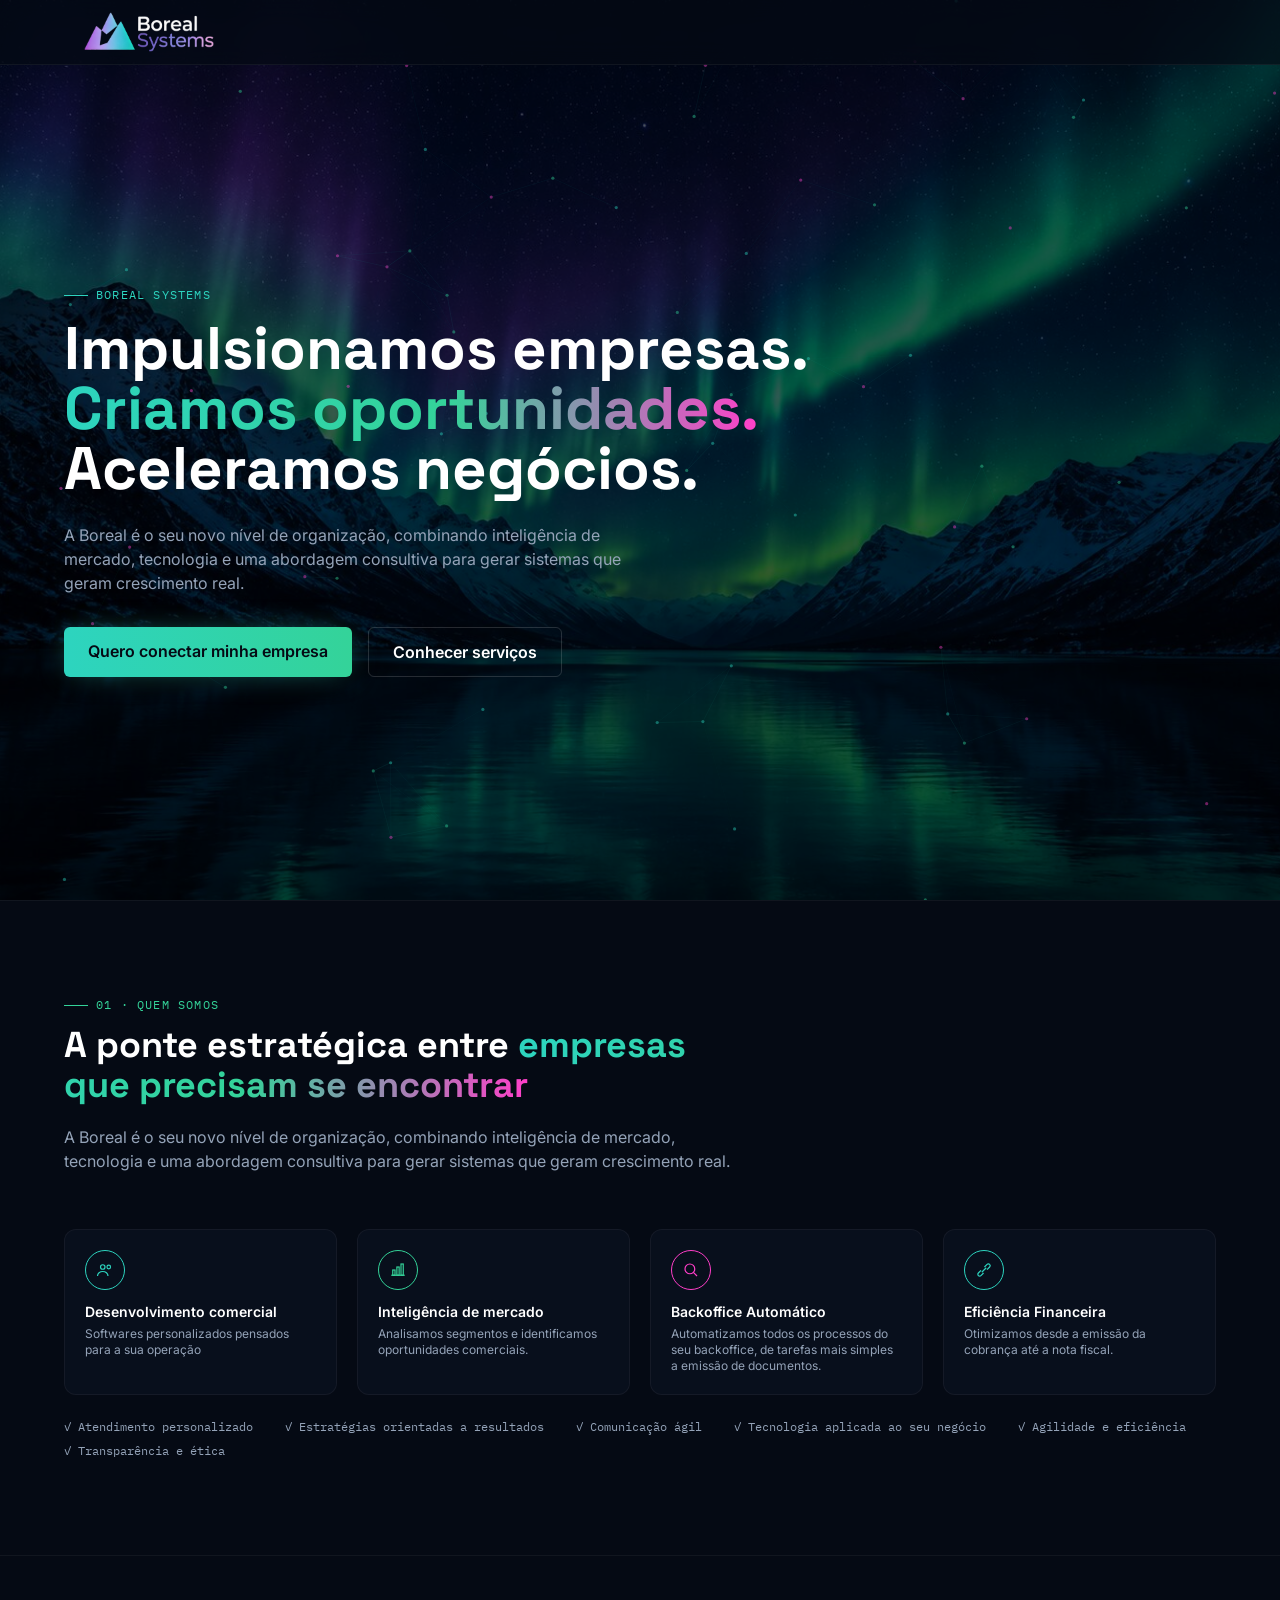
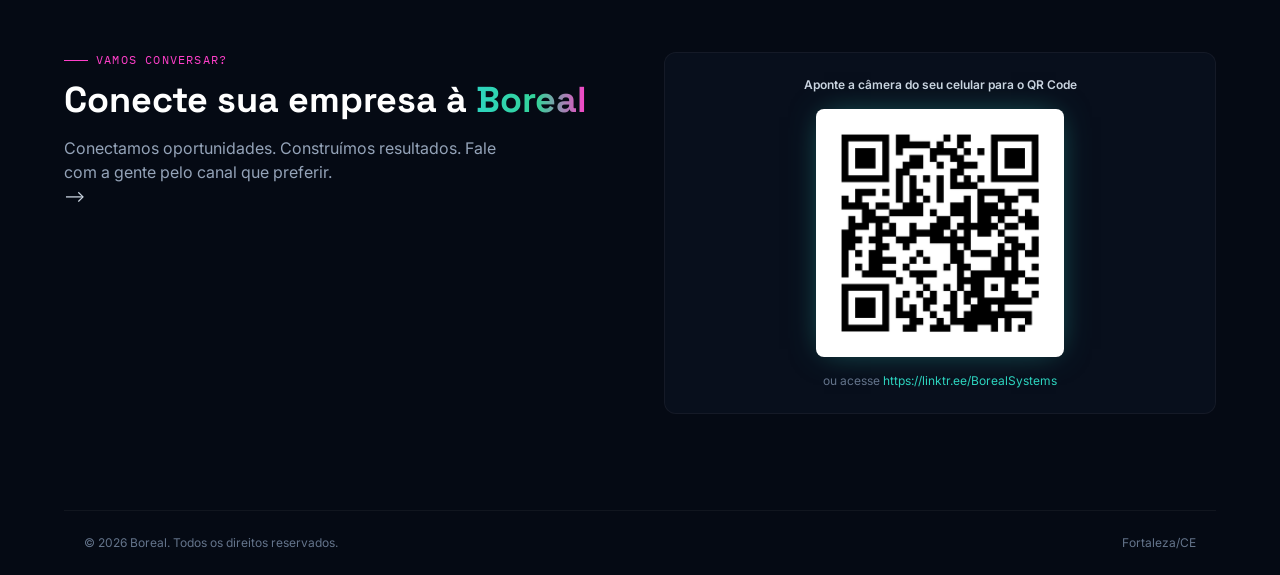
==== index.html @ 05270b86 "Comment out contact list in index.html Commented out the contact list section in index.html." ====
<!DOCTYPE html>
<html lang="pt-BR">
<head>
<meta charset="UTF-8">
<meta name="viewport" content="width=device-width, initial-scale=1.0">
<title>Boreal Systems — Impulsionamos Empresas, Criamos Oportunidades</title>
<meta name="description" content="A Boreal Systems conecta empresas e transforma contato em oportunidade real de negócio através de inteligência comercial e tecnologia.">
<link rel="preconnect" href="https://fonts.googleapis.com">
<link href="https://fonts.googleapis.com/css2?family=Space+Grotesk:wght@600;700&family=Inter:wght@400;500;600&family=IBM+Plex+Mono:wght@500&display=swap" rel="stylesheet">
<link rel="stylesheet" href="css/output.css">
<style>
  html{scroll-behavior:smooth}
  body{background:#050a14}
  #net{position:fixed;top:0;right:0;bottom:0;left:0;z-index:0;opacity:.55}
  .bg-photo{position:fixed;top:0;right:0;bottom:0;left:0;z-index:-1;background:url('images/aurora.jpg') center/cover;filter:brightness(.35) saturate(1.1)}
  .grad-text{background:linear-gradient(90deg,#2dd4bf,#34d399 55%,#ff3fc9);-webkit-background-clip:text;background-clip:text;color:transparent}
  .glow{box-shadow:0 0 30px -8px rgba(45,212,191,.5)}
  nav a.active{color:#2dd4bf}
  #mobileNav{transition:transform .35s cubic-bezier(.4,0,.2,1)}
  ::selection{background:#ff3fc9;color:#050a14}
</style>
</head>
<body class="font-body text-slate-300 antialiased">

<div class="bg-photo"></div>
<canvas id="net"></canvas>

<!-- HEADER -->
<header class="fixed inset-x-0 top-0 z-30 backdrop-blur-md bg-navy-950/70 border-b border-white/5">
  <div class="max-w-6xl mx-auto px-5 h-16 flex items-center justify-between">
    <a href="#inicio" class="flex items-center">
      <img src="images/logo.png" alt="Boreal Systems" class="h-9 sm:h-10 w-auto">
    </a>
  </div>
</header>

<main class="relative z-10">
  <!-- INÍCIO -->
  <section id="inicio" class="min-h-screen flex items-center px-5 pt-16">
    <div class="max-w-6xl mx-auto w-full">
      <p class="font-mono text-xs tracking-widest text-teal uppercase mb-4 flex items-center gap-2"><span class="w-6 h-px bg-teal"></span>Boreal Systems</p>
      <h1 class="font-display font-bold text-4xl sm:text-6xl text-white leading-tight max-w-3xl">
        Impulsionamos empresas.<br>
        <span class="grad-text">Criamos oportunidades.</span><br>
        Aceleramos negócios.
      </h1>
      <p class="mt-6 max-w-xl text-slate-400">A Boreal é o seu novo nível de organização, combinando inteligência de mercado, tecnologia e uma abordagem consultiva para gerar sistemas que geram crescimento real.</p>
      <div class="mt-8 flex flex-wrap gap-4">
        <a href="#contato" class="px-6 py-3 rounded-md font-semibold bg-gradient-to-r from-teal to-agreen text-navy-950 glow hover:opacity-90 transition">Quero conectar minha empresa</a>
        <a href="#sobre" class="px-6 py-3 rounded-md font-semibold border border-white/15 text-white hover:border-teal hover:text-teal transition">Conhecer serviços</a>
      </div>
    </div>
  </section>

  <!-- SOBRE -->
  <section id="sobre" class="py-24 px-5 border-t border-white/5">
    <div class="max-w-6xl mx-auto">
      <p class="font-mono text-xs tracking-widest text-agreen uppercase mb-3 flex items-center gap-2"><span class="w-6 h-px bg-agreen"></span>01 · Quem somos</p>
      <h2 class="font-display font-bold text-3xl sm:text-4xl text-white max-w-2xl">A ponte estratégica entre <span class="grad-text">empresas que precisam se encontrar</span></h2>
      <p class="mt-5 max-w-2xl text-slate-400">A Boreal é o seu novo nível de organização, combinando inteligência de mercado, tecnologia e uma abordagem consultiva para gerar sistemas que geram crescimento real.</p>

      <div class="mt-14 grid sm:grid-cols-2 lg:grid-cols-4 gap-5">
        <div class="p-5 rounded-xl bg-navy-900/70 border border-white/5 hover:border-teal/40 transition">
          <div class="w-10 h-10 rounded-full border border-teal text-teal flex items-center justify-center mb-3">
            <svg width="18" height="18" viewBox="0 0 24 24" fill="none" stroke="currentColor" stroke-width="1.6"><circle cx="9" cy="8" r="3"/><path d="M2 20c0-3.3 3.1-6 7-6s7 2.7 7 6"/><circle cx="17" cy="8" r="2.4"/></svg>
          </div>
          <h3 class="text-white font-semibold text-sm">Desenvolvimento comercial</h3>
          <p class="text-xs text-slate-400 mt-1">Softwares personalizados pensados para a sua operação</p>
        </div>
        <div class="p-5 rounded-xl bg-navy-900/70 border border-white/5 hover:border-agreen/40 transition">
          <div class="w-10 h-10 rounded-full border border-agreen text-agreen flex items-center justify-center mb-3">
            <svg width="18" height="18" viewBox="0 0 24 24" fill="none" stroke="currentColor" stroke-width="1.6"><path d="M3 19h18"/><rect x="5" y="12" width="3" height="7"/><rect x="10.5" y="8" width="3" height="11"/><rect x="16" y="4" width="3" height="15"/></svg>
          </div>
          <h3 class="text-white font-semibold text-sm">Inteligência de mercado</h3>
          <p class="text-xs text-slate-400 mt-1">Analisamos segmentos e identificamos oportunidades comerciais.</p>
        </div>
        <div class="p-5 rounded-xl bg-navy-900/70 border border-white/5 hover:border-pink-neon/40 transition">
          <div class="w-10 h-10 rounded-full border border-pink-neon text-pink-neon flex items-center justify-center mb-3">
            <svg width="18" height="18" viewBox="0 0 24 24" fill="none" stroke="currentColor" stroke-width="1.6"><circle cx="10.5" cy="10.5" r="6.5"/><path d="M20 20l-4.8-4.8"/></svg>
          </div>
          <h3 class="text-white font-semibold text-sm">Backoffice Automático</h3>
          <p class="text-xs text-slate-400 mt-1">Automatizamos todos os processos do seu backoffice, de tarefas mais simples a emissão de documentos.</p>
        </div>
        <div class="p-5 rounded-xl bg-navy-900/70 border border-white/5 hover:border-teal/40 transition">
          <div class="w-10 h-10 rounded-full border border-teal text-teal flex items-center justify-center mb-3">
            <svg width="18" height="18" viewBox="0 0 24 24" fill="none" stroke="currentColor" stroke-width="1.6"><path d="M8 12.5l-3.5 3.5a2.4 2.4 0 003.4 3.4L11.4 16"/><path d="M16 11.5l3.5-3.5a2.4 2.4 0 00-3.4-3.4L12.6 8"/><path d="M9 15l6-6"/></svg>
          </div>
          <h3 class="text-white font-semibold text-sm">Eficiência Financeira</h3>
          <p class="text-xs text-slate-400 mt-1">Otimizamos desde a emissão da cobrança até a nota fiscal.</p>
        </div>
      </div>

      <div class="mt-6 flex flex-wrap gap-x-8 gap-y-2 text-xs text-slate-400 font-mono">
        <span>✓ Atendimento personalizado</span>
        <span>✓ Estratégias orientadas a resultados</span>
        <span>✓ Comunicação ágil</span>
        <span>✓ Tecnologia aplicada ao seu negócio</span>
        <span>✓ Agilidade e eficiência</span>
        <span>✓ Transparência e ética</span>
      </div>
    </div>
  </section>


  <!-- CONTATO -->
  <section id="contato" class="py-24 px-5 border-t border-white/5">
    <div class="max-w-6xl mx-auto grid lg:grid-cols-2 gap-12">
      <div>
        <p class="font-mono text-xs tracking-widest text-pink-neon uppercase mb-3 flex items-center gap-2"><span class="w-6 h-px bg-pink-neon"></span>Vamos conversar?</p>
        <h2 class="font-display font-bold text-3xl sm:text-4xl text-white">Conecte sua empresa à <span class="grad-text">Boreal</span></h2>
        <p class="mt-4 text-slate-400 max-w-md">Conectamos oportunidades. Construímos resultados. Fale com a gente pelo canal que preferir.</p>

        <!-- <ul class="mt-8 space-y-3 text-sm">
          <li class="flex items-center gap-3"><span class="text-teal">◆</span><a href="https://wa.me/5585996833293" target="_blank" rel="noopener" class="hover:text-teal">(85) 99683-3293 — WhatsApp</a></li>
          <!-- <li class="flex items-center gap-3"><span class="text-agreen">◆</span><a href="mailto:parcerias@borealsystems.com.br" class="hover:text-agreen">parcerias@borealsystems.com.br</a></li> -->
          <!-- <li class="flex items-center gap-3"><span class="text-pink-neon">◆</span><span>@borealsystemsit · Boreal Systems</span></li> -->
        <!-- </ul> --> -->
        
      </div>

      <div class="p-6 rounded-xl bg-navy-900/70 border border-white/5 flex flex-col items-center text-center">
        <p class="text-xs font-semibold text-slate-300 mb-4">Aponte a câmera do seu celular para o QR Code</p>
        <a href="https://qr.codes/tQKxeT" target="_blank" rel="noopener" class="p-3 rounded-lg bg-white glow">
          <img src="images/qrcode.png" alt="QR Code de contato da Boreal" width="220" height="220" class="w-48 h-48 sm:w-56 sm:h-56">
        </a>
        <p class="mt-4 text-xs text-slate-500">ou acesse <a href="https://linktr.ee/BorealSystems" target="_blank" rel="noopener" class="text-teal hover:underline">https://linktr.ee/BorealSystems</a></p>
      </div>
    </div>
  </section>

</main>

<footer class="relative z-10 border-t border-white/5 py-6 px-5 text-xs text-slate-500 flex flex-wrap justify-between gap-3 max-w-6xl mx-auto">
  <span>&copy; <span id="year"></span> Boreal. Todos os direitos reservados.</span>
  <span>Fortaleza/CE</span>
</footer>

<script src="js/script.js"></script>
</body>
</html>
---- css/output.css ----
*,:after,:before{--tw-border-spacing-x:0;--tw-border-spacing-y:0;--tw-translate-x:0;--tw-translate-y:0;--tw-rotate:0;--tw-skew-x:0;--tw-skew-y:0;--tw-scale-x:1;--tw-scale-y:1;--tw-pan-x: ;--tw-pan-y: ;--tw-pinch-zoom: ;--tw-scroll-snap-strictness:proximity;--tw-gradient-from-position: ;--tw-gradient-via-position: ;--tw-gradient-to-position: ;--tw-ordinal: ;--tw-slashed-zero: ;--tw-numeric-figure: ;--tw-numeric-spacing: ;--tw-numeric-fraction: ;--tw-ring-inset: ;--tw-ring-offset-width:0px;--tw-ring-offset-color:#fff;--tw-ring-color:rgba(59,130,246,.5);--tw-ring-offset-shadow:0 0 #0000;--tw-ring-shadow:0 0 #0000;--tw-shadow:0 0 #0000;--tw-shadow-colored:0 0 #0000;--tw-blur: ;--tw-brightness: ;--tw-contrast: ;--tw-grayscale: ;--tw-hue-rotate: ;--tw-invert: ;--tw-saturate: ;--tw-sepia: ;--tw-drop-shadow: ;--tw-backdrop-blur: ;--tw-backdrop-brightness: ;--tw-backdrop-contrast: ;--tw-backdrop-grayscale: ;--tw-backdrop-hue-rotate: ;--tw-backdrop-invert: ;--tw-backdrop-opacity: ;--tw-backdrop-saturate: ;--tw-backdrop-sepia: ;--tw-contain-size: ;--tw-contain-layout: ;--tw-contain-paint: ;--tw-contain-style: }::backdrop{--tw-border-spacing-x:0;--tw-border-spacing-y:0;--tw-translate-x:0;--tw-translate-y:0;--tw-rotate:0;--tw-skew-x:0;--tw-skew-y:0;--tw-scale-x:1;--tw-scale-y:1;--tw-pan-x: ;--tw-pan-y: ;--tw-pinch-zoom: ;--tw-scroll-snap-strictness:proximity;--tw-gradient-from-position: ;--tw-gradient-via-position: ;--tw-gradient-to-position: ;--tw-ordinal: ;--tw-slashed-zero: ;--tw-numeric-figure: ;--tw-numeric-spacing: ;--tw-numeric-fraction: ;--tw-ring-inset: ;--tw-ring-offset-width:0px;--tw-ring-offset-color:#fff;--tw-ring-color:rgba(59,130,246,.5);--tw-ring-offset-shadow:0 0 #0000;--tw-ring-shadow:0 0 #0000;--tw-shadow:0 0 #0000;--tw-shadow-colored:0 0 #0000;--tw-blur: ;--tw-brightness: ;--tw-contrast: ;--tw-grayscale: ;--tw-hue-rotate: ;--tw-invert: ;--tw-saturate: ;--tw-sepia: ;--tw-drop-shadow: ;--tw-backdrop-blur: ;--tw-backdrop-brightness: ;--tw-backdrop-contrast: ;--tw-backdrop-grayscale: ;--tw-backdrop-hue-rotate: ;--tw-backdrop-invert: ;--tw-backdrop-opacity: ;--tw-backdrop-saturate: ;--tw-backdrop-sepia: ;--tw-contain-size: ;--tw-contain-layout: ;--tw-contain-paint: ;--tw-contain-style: }/*! tailwindcss v3.4.19 | MIT License | https://tailwindcss.com*/*,:after,:before{box-sizing:border-box;border:0 solid #e5e7eb}:after,:before{--tw-content:""}:host,html{line-height:1.5;-webkit-text-size-adjust:100%;-moz-tab-size:4;-o-tab-size:4;tab-size:4;font-family:ui-sans-serif,system-ui,sans-serif,Apple Color Emoji,Segoe UI Emoji,Segoe UI Symbol,Noto Color Emoji;font-feature-settings:normal;font-variation-settings:normal;-webkit-tap-highlight-color:transparent}body{margin:0;line-height:inherit}hr{height:0;color:inherit;border-top-width:1px}abbr:where([title]){-webkit-text-decoration:underline dotted;text-decoration:underline dotted}h1,h2,h3,h4,h5,h6{font-size:inherit;font-weight:inherit}a{color:inherit;text-decoration:inherit}b,strong{font-weight:bolder}code,kbd,pre,samp{font-family:IBM Plex Mono,monospace;font-feature-settings:normal;font-variation-settings:normal;font-size:1em}small{font-size:80%}sub,sup{font-size:75%;line-height:0;position:relative;vertical-align:baseline}sub{bottom:-.25em}sup{top:-.5em}table{text-indent:0;border-color:inherit;border-collapse:collapse}button,input,optgroup,select,textarea{font-family:inherit;font-feature-settings:inherit;font-variation-settings:inherit;font-size:100%;font-weight:inherit;line-height:inherit;letter-spacing:inherit;color:inherit;margin:0;padding:0}button,select{text-transform:none}button,input:where([type=button]),input:where([type=reset]),input:where([type=submit]){-webkit-appearance:button;background-color:transparent;background-image:none}:-moz-focusring{outline:auto}:-moz-ui-invalid{box-shadow:none}progress{vertical-align:baseline}::-webkit-inner-spin-button,::-webkit-outer-spin-button{height:auto}[type=search]{-webkit-appearance:textfield;outline-offset:-2px}::-webkit-search-decoration{-webkit-appearance:none}::-webkit-file-upload-button{-webkit-appearance:button;font:inherit}summary{display:list-item}blockquote,dd,dl,figure,h1,h2,h3,h4,h5,h6,hr,p,pre{margin:0}fieldset{margin:0}fieldset,legend{padding:0}menu,ol,ul{list-style:none;margin:0;padding:0}dialog{padding:0}textarea{resize:vertical}input::-moz-placeholder,textarea::-moz-placeholder{opacity:1;color:#9ca3af}input::placeholder,textarea::placeholder{opacity:1;color:#9ca3af}[role=button],button{cursor:pointer}:disabled{cursor:default}audio,canvas,embed,iframe,img,object,svg,video{display:block;vertical-align:middle}img,video{max-width:100%;height:auto}[hidden]:where(:not([hidden=until-found])){display:none}.fixed{position:fixed}.relative{position:relative}.inset-x-0{left:0;right:0}.top-0{top:0}.z-10{z-index:10}.z-30{z-index:30}.mx-auto{margin-left:auto;margin-right:auto}.mb-3{margin-bottom:.75rem}.mb-4{margin-bottom:1rem}.mt-1{margin-top:.25rem}.mt-14{margin-top:3.5rem}.mt-4{margin-top:1rem}.mt-5{margin-top:1.25rem}.mt-6{margin-top:1.5rem}.mt-8{margin-top:2rem}.flex{display:flex}.grid{display:grid}.h-10{height:2.5rem}.h-16{height:4rem}.h-48{height:12rem}.h-9{height:2.25rem}.h-px{height:1px}.min-h-screen{min-height:100vh}.w-10{width:2.5rem}.w-48{width:12rem}.w-6{width:1.5rem}.w-auto{width:auto}.w-full{width:100%}.max-w-2xl{max-width:42rem}.max-w-3xl{max-width:48rem}.max-w-6xl{max-width:72rem}.max-w-md{max-width:28rem}.max-w-xl{max-width:36rem}.flex-col{flex-direction:column}.flex-wrap{flex-wrap:wrap}.items-center{align-items:center}.justify-center{justify-content:center}.justify-between{justify-content:space-between}.gap-12{gap:3rem}.gap-2{gap:.5rem}.gap-3{gap:.75rem}.gap-4{gap:1rem}.gap-5{gap:1.25rem}.gap-x-8{-moz-column-gap:2rem;column-gap:2rem}.gap-y-2{row-gap:.5rem}.space-y-3>:not([hidden])~:not([hidden]){--tw-space-y-reverse:0;margin-top:calc(.75rem*(1 - var(--tw-space-y-reverse)));margin-bottom:calc(.75rem*var(--tw-space-y-reverse))}.rounded-full{border-radius:9999px}.rounded-lg{border-radius:.5rem}.rounded-md{border-radius:.375rem}.rounded-xl{border-radius:.75rem}.border{border-width:1px}.border-b{border-bottom-width:1px}.border-t{border-top-width:1px}.border-agreen{--tw-border-opacity:1;border-color:rgb(52 211 153/var(--tw-border-opacity,1))}.border-pink-neon{--tw-border-opacity:1;border-color:rgb(255 63 201/var(--tw-border-opacity,1))}.border-teal{--tw-border-opacity:1;border-color:rgb(45 212 191/var(--tw-border-opacity,1))}.border-white\/15{border-color:hsla(0,0%,100%,.15)}.border-white\/5{border-color:hsla(0,0%,100%,.05)}.bg-agreen{--tw-bg-opacity:1;background-color:rgb(52 211 153/var(--tw-bg-opacity,1))}.bg-navy-900\/70{background-color:rgba(10,18,32,.7)}.bg-navy-950\/70{background-color:rgba(5,10,20,.7)}.bg-pink-neon{--tw-bg-opacity:1;background-color:rgb(255 63 201/var(--tw-bg-opacity,1))}.bg-teal{--tw-bg-opacity:1;background-color:rgb(45 212 191/var(--tw-bg-opacity,1))}.bg-white{--tw-bg-opacity:1;background-color:rgb(255 255 255/var(--tw-bg-opacity,1))}.bg-gradient-to-r{background-image:linear-gradient(to right,var(--tw-gradient-stops))}.from-teal{--tw-gradient-from:#2dd4bf var(--tw-gradient-from-position);--tw-gradient-to:rgba(45,212,191,0) var(--tw-gradient-to-position);--tw-gradient-stops:var(--tw-gradient-from),var(--tw-gradient-to)}.to-agreen{--tw-gradient-to:#34d399 var(--tw-gradient-to-position)}.p-3{padding:.75rem}.p-5{padding:1.25rem}.p-6{padding:1.5rem}.px-5{padding-left:1.25rem;padding-right:1.25rem}.px-6{padding-left:1.5rem;padding-right:1.5rem}.py-24{padding-top:6rem;padding-bottom:6rem}.py-3{padding-top:.75rem;padding-bottom:.75rem}.py-6{padding-top:1.5rem;padding-bottom:1.5rem}.pt-16{padding-top:4rem}.text-center{text-align:center}.font-body{font-family:Inter,sans-serif}.font-display{font-family:Space Grotesk,sans-serif}.font-mono{font-family:IBM Plex Mono,monospace}.text-3xl{font-size:1.875rem;line-height:2.25rem}.text-4xl{font-size:2.25rem;line-height:2.5rem}.text-sm{font-size:.875rem;line-height:1.25rem}.text-xs{font-size:.75rem;line-height:1rem}.font-bold{font-weight:700}.font-semibold{font-weight:600}.uppercase{text-transform:uppercase}.leading-tight{line-height:1.25}.tracking-widest{letter-spacing:.1em}.text-agreen{--tw-text-opacity:1;color:rgb(52 211 153/var(--tw-text-opacity,1))}.text-navy-950{--tw-text-opacity:1;color:rgb(5 10 20/var(--tw-text-opacity,1))}.text-pink-neon{--tw-text-opacity:1;color:rgb(255 63 201/var(--tw-text-opacity,1))}.text-slate-300{--tw-text-opacity:1;color:rgb(203 213 225/var(--tw-text-opacity,1))}.text-slate-400{--tw-text-opacity:1;color:rgb(148 163 184/var(--tw-text-opacity,1))}.text-slate-500{--tw-text-opacity:1;color:rgb(100 116 139/var(--tw-text-opacity,1))}.text-teal{--tw-text-opacity:1;color:rgb(45 212 191/var(--tw-text-opacity,1))}.text-white{--tw-text-opacity:1;color:rgb(255 255 255/var(--tw-text-opacity,1))}.underline{text-decoration-line:underline}.antialiased{-webkit-font-smoothing:antialiased;-moz-osx-font-smoothing:grayscale}.backdrop-blur-md{--tw-backdrop-blur:blur(12px);-webkit-backdrop-filter:var(--tw-backdrop-blur) var(--tw-backdrop-brightness) var(--tw-backdrop-contrast) var(--tw-backdrop-grayscale) var(--tw-backdrop-hue-rotate) var(--tw-backdrop-invert) var(--tw-backdrop-opacity) var(--tw-backdrop-saturate) var(--tw-backdrop-sepia);backdrop-filter:var(--tw-backdrop-blur) var(--tw-backdrop-brightness) var(--tw-backdrop-contrast) var(--tw-backdrop-grayscale) var(--tw-backdrop-hue-rotate) var(--tw-backdrop-invert) var(--tw-backdrop-opacity) var(--tw-backdrop-saturate) var(--tw-backdrop-sepia)}.transition{transition-property:color,background-color,border-color,text-decoration-color,fill,stroke,opacity,box-shadow,transform,filter,-webkit-backdrop-filter;transition-property:color,background-color,border-color,text-decoration-color,fill,stroke,opacity,box-shadow,transform,filter,backdrop-filter;transition-property:color,background-color,border-color,text-decoration-color,fill,stroke,opacity,box-shadow,transform,filter,backdrop-filter,-webkit-backdrop-filter;transition-timing-function:cubic-bezier(.4,0,.2,1);transition-duration:.15s}.hover\:border-agreen\/40:hover{border-color:rgba(52,211,153,.4)}.hover\:border-pink-neon\/40:hover{border-color:rgba(255,63,201,.4)}.hover\:border-teal:hover{--tw-border-opacity:1;border-color:rgb(45 212 191/var(--tw-border-opacity,1))}.hover\:border-teal\/40:hover{border-color:rgba(45,212,191,.4)}.hover\:text-agreen:hover{--tw-text-opacity:1;color:rgb(52 211 153/var(--tw-text-opacity,1))}.hover\:text-teal:hover{--tw-text-opacity:1;color:rgb(45 212 191/var(--tw-text-opacity,1))}.hover\:underline:hover{text-decoration-line:underline}.hover\:opacity-90:hover{opacity:.9}@media (min-width:640px){.sm\:h-10{height:2.5rem}.sm\:h-56{height:14rem}.sm\:w-56{width:14rem}.sm\:grid-cols-2{grid-template-columns:repeat(2,minmax(0,1fr))}.sm\:text-4xl{font-size:2.25rem;line-height:2.5rem}.sm\:text-6xl{font-size:3.75rem;line-height:1}}@media (min-width:1024px){.lg\:grid-cols-2{grid-template-columns:repeat(2,minmax(0,1fr))}.lg\:grid-cols-4{grid-template-columns:repeat(4,minmax(0,1fr))}}
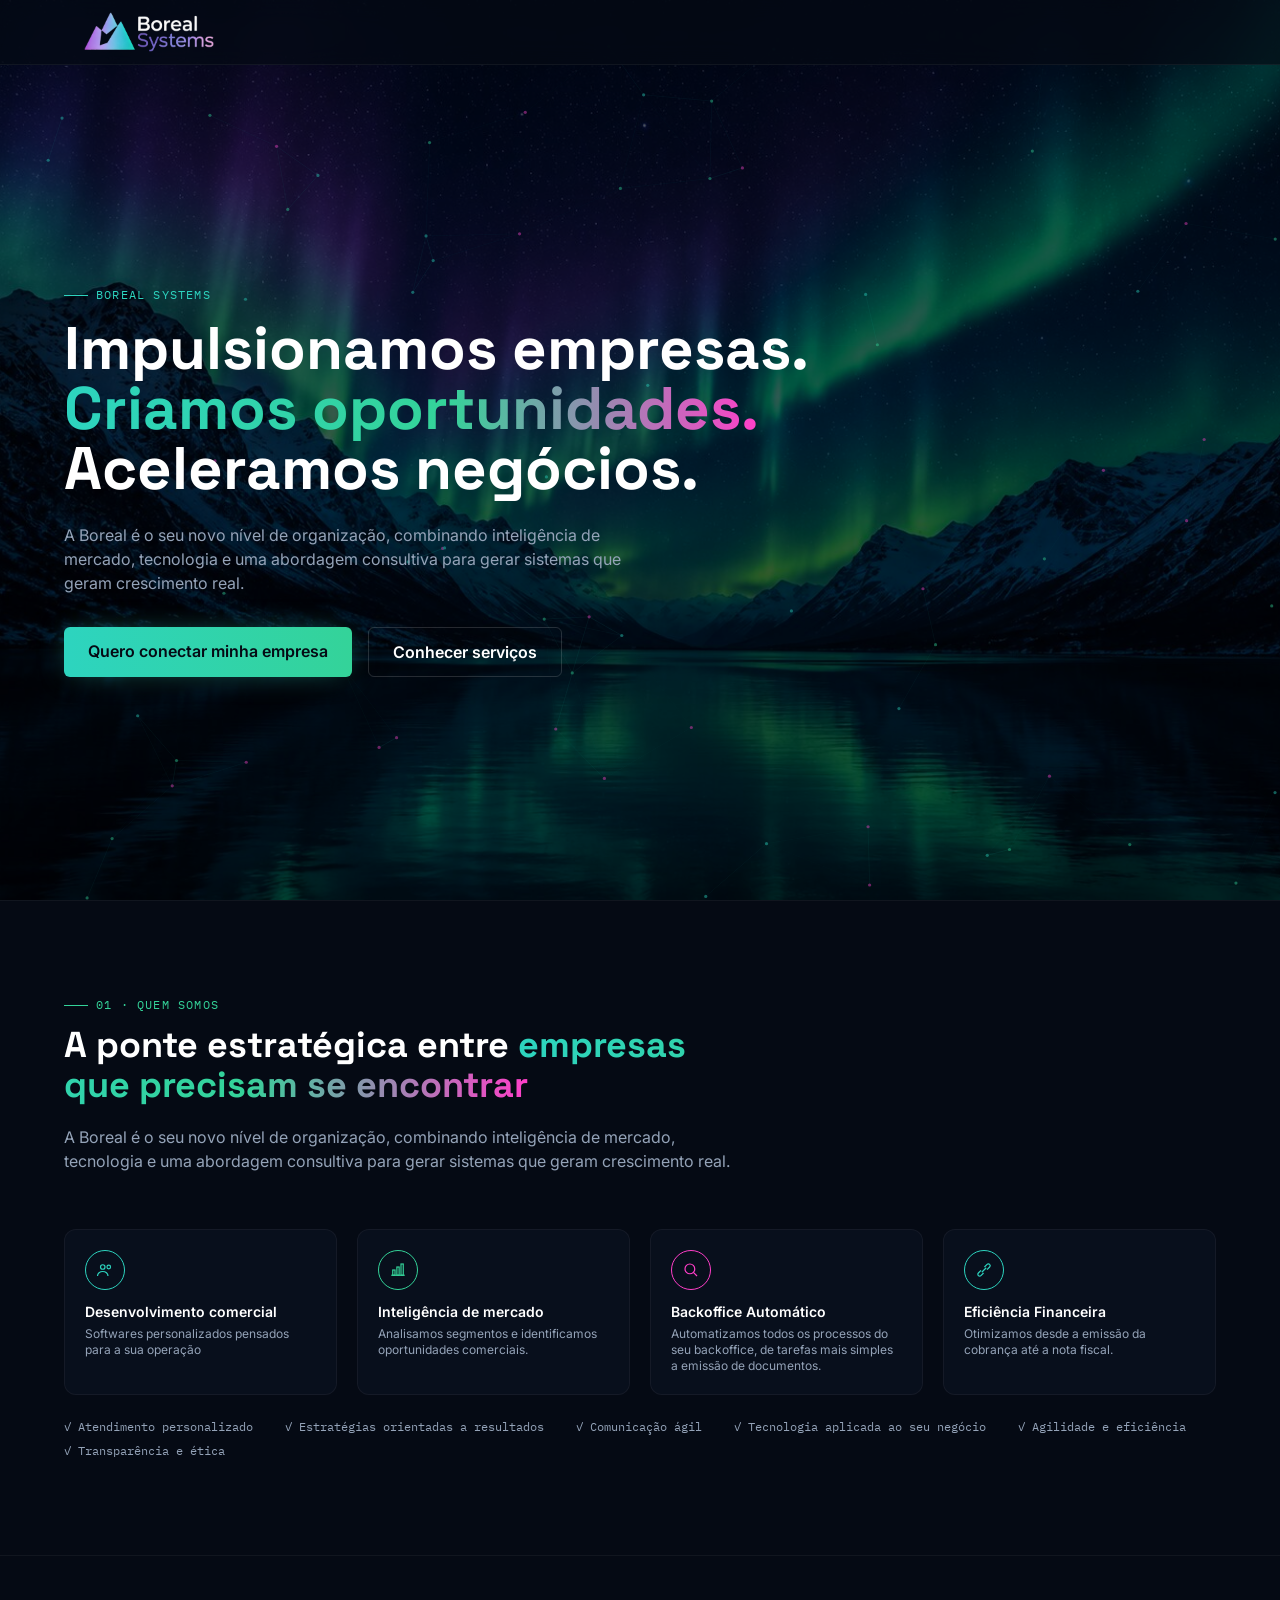
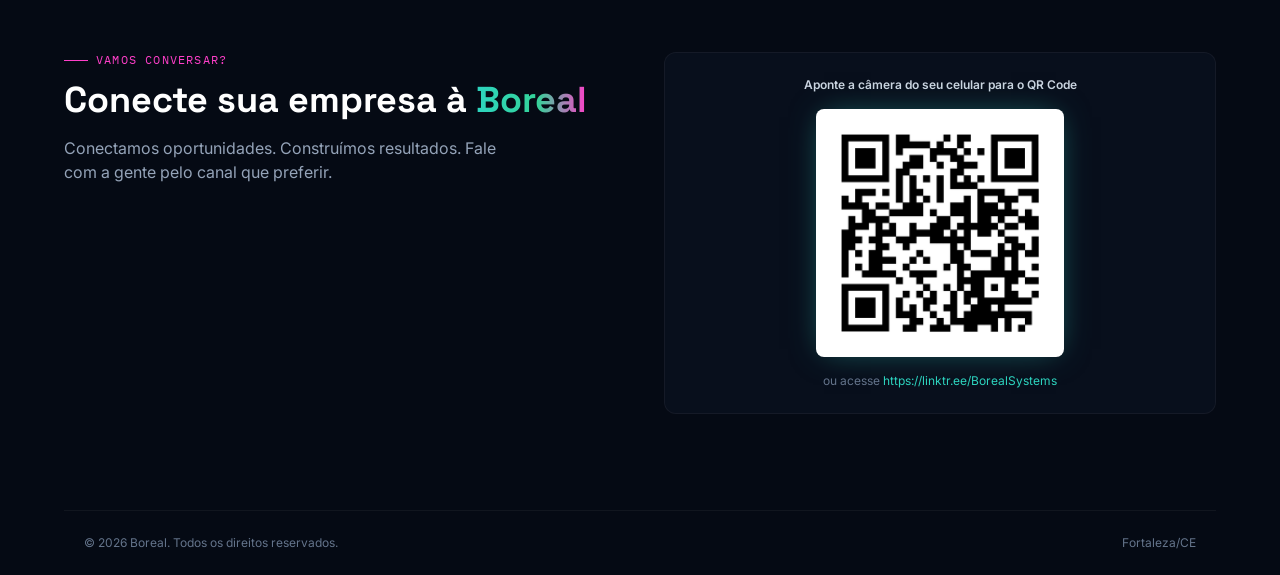
==== commit 0b1a2218: "Fix comment syntax in index.html" ====
--- a/index.html
+++ b/index.html
@@ -114,7 +114,7 @@
           <li class="flex items-center gap-3"><span class="text-teal">◆</span><a href="https://wa.me/5585996833293" target="_blank" rel="noopener" class="hover:text-teal">(85) 99683-3293 — WhatsApp</a></li>
           <!-- <li class="flex items-center gap-3"><span class="text-agreen">◆</span><a href="mailto:parcerias@borealsystems.com.br" class="hover:text-agreen">parcerias@borealsystems.com.br</a></li> -->
           <!-- <li class="flex items-center gap-3"><span class="text-pink-neon">◆</span><span>@borealsystemsit · Boreal Systems</span></li> -->
-        <!-- </ul> --> -->
+        <!-- </ul> -->
         
       </div>
 
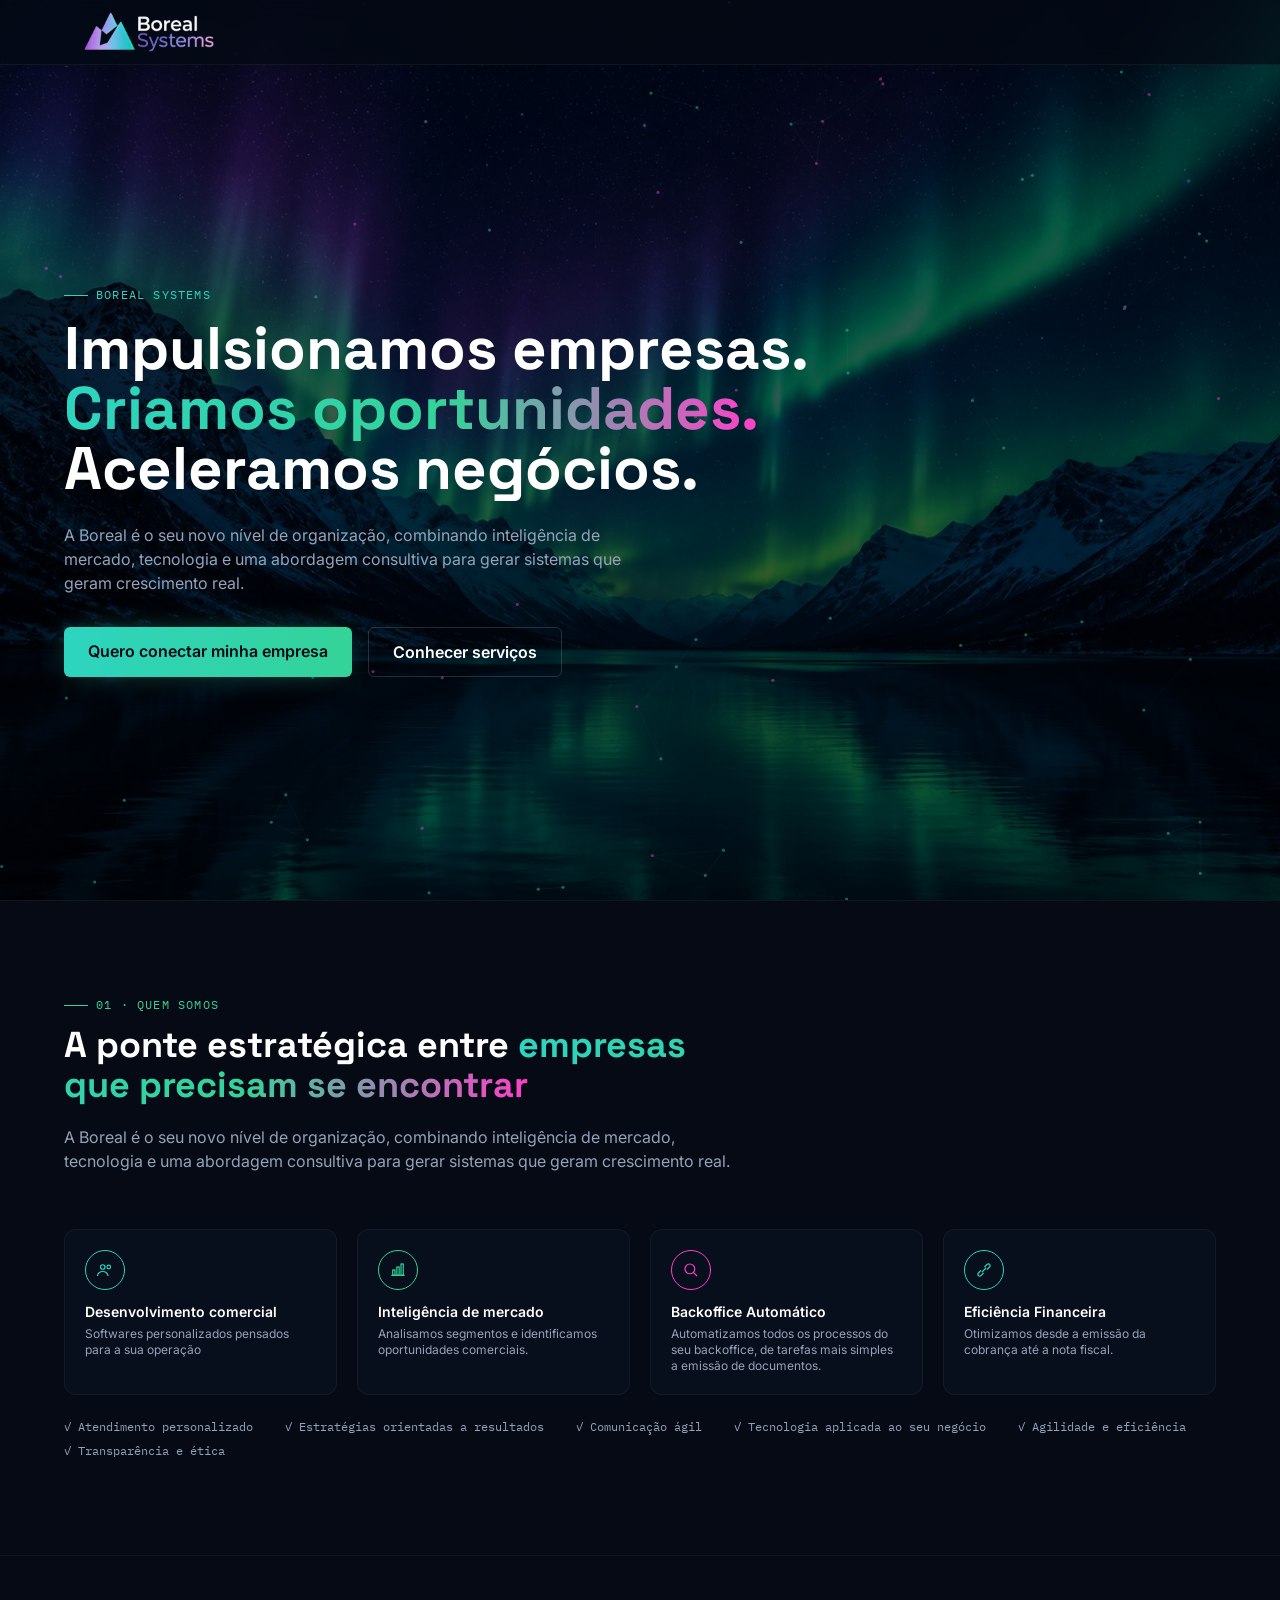
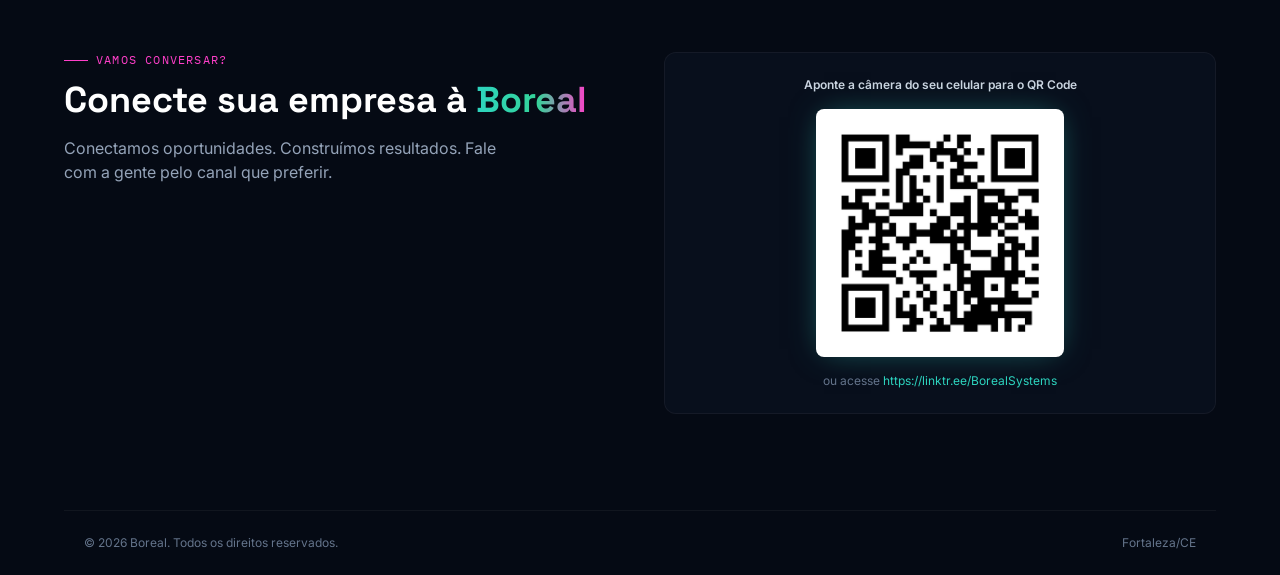
==== commit 62b3cabd: "favicon adicionado" ====
--- a/index.html
+++ b/index.html
@@ -8,6 +8,7 @@
 <link rel="preconnect" href="https://fonts.googleapis.com">
 <link href="https://fonts.googleapis.com/css2?family=Space+Grotesk:wght@600;700&family=Inter:wght@400;500;600&family=IBM+Plex+Mono:wght@500&display=swap" rel="stylesheet">
 <link rel="stylesheet" href="css/output.css">
+<link rel="shortcut icon" href="images/favicon.ico" type="image/x-icon">
 <style>
   html{scroll-behavior:smooth}
   body{background:#050a14}
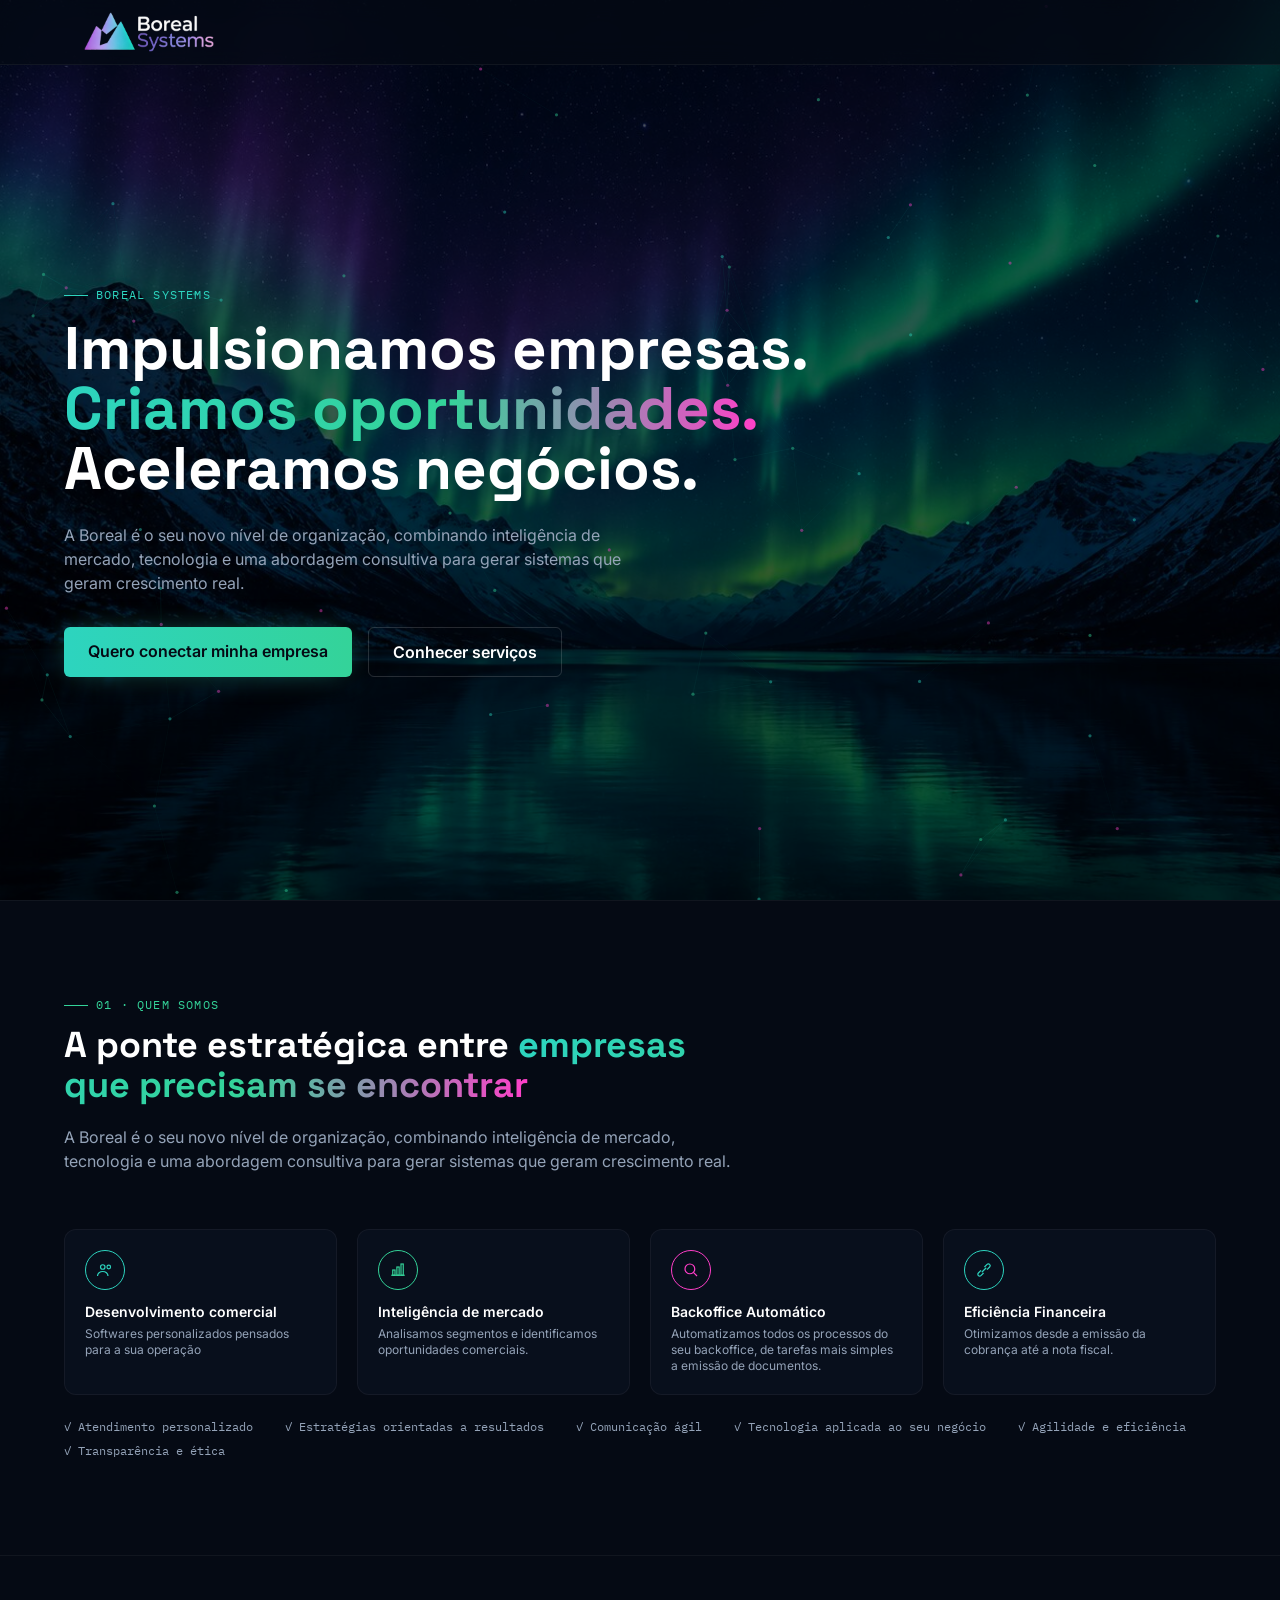
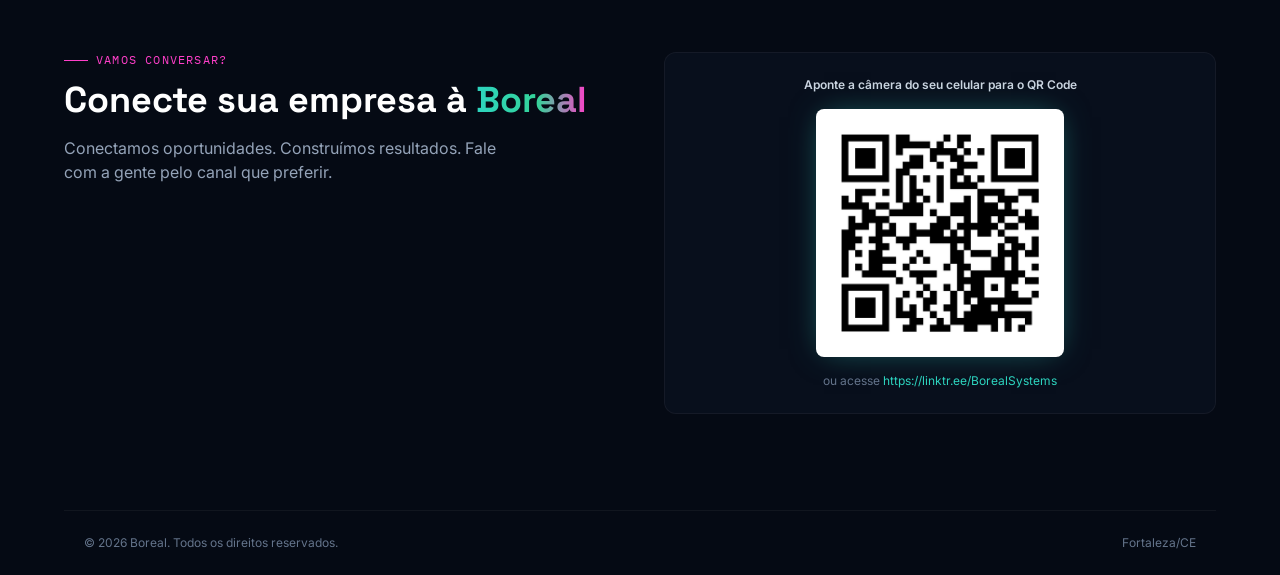
==== commit 64bfbd94: "favicon correto" ====
--- a/index.html
+++ b/index.html
@@ -8,7 +8,7 @@
 <link rel="preconnect" href="https://fonts.googleapis.com">
 <link href="https://fonts.googleapis.com/css2?family=Space+Grotesk:wght@600;700&family=Inter:wght@400;500;600&family=IBM+Plex+Mono:wght@500&display=swap" rel="stylesheet">
 <link rel="stylesheet" href="css/output.css">
-<link rel="shortcut icon" href="images/favicon.ico" type="image/x-icon">
+<link rel="shortcut icon" href="images/favicon.png" type="image/x-icon">
 <style>
   html{scroll-behavior:smooth}
   body{background:#050a14}
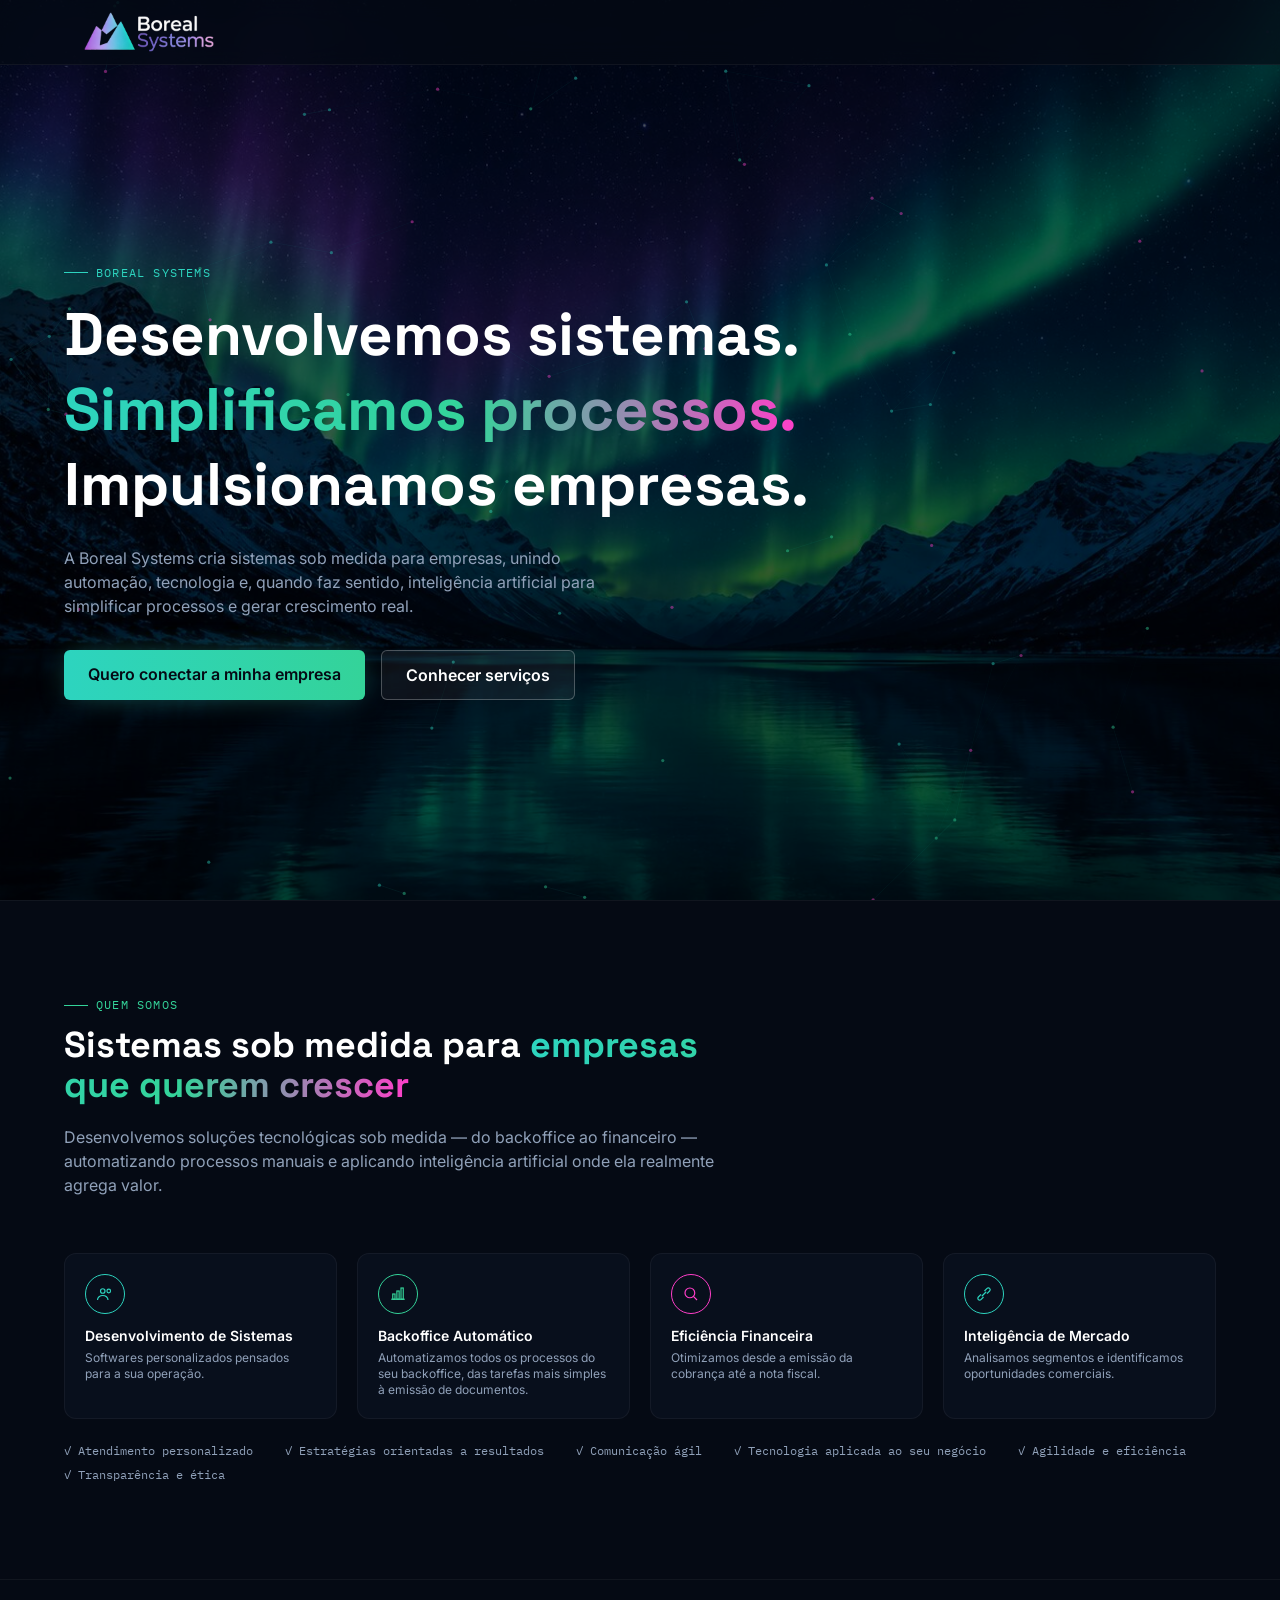
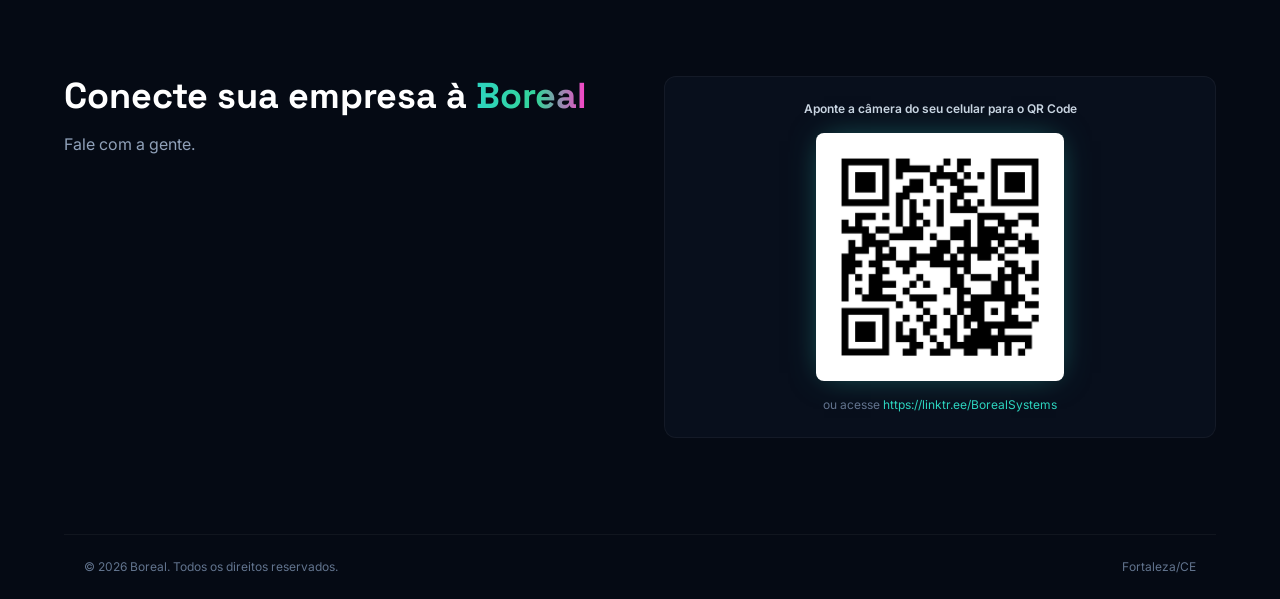
==== commit b002967e: "Design finalizado" ====
--- a/index.html
+++ b/index.html
@@ -3,8 +3,8 @@
 <head>
 <meta charset="UTF-8">
 <meta name="viewport" content="width=device-width, initial-scale=1.0">
-<title>Boreal Systems — Impulsionamos Empresas, Criamos Oportunidades</title>
-<meta name="description" content="A Boreal Systems conecta empresas e transforma contato em oportunidade real de negócio através de inteligência comercial e tecnologia.">
+<title>Boreal Systems — Sistemas Sob Medida para Empresas</title>
+<meta name="description" content="A Boreal Systems desenvolve sistemas sob medida para empresas, unindo automação, tecnologia e inteligência artificial para simplificar processos e acelerar resultados.">
 <link rel="preconnect" href="https://fonts.googleapis.com">
 <link href="https://fonts.googleapis.com/css2?family=Space+Grotesk:wght@600;700&family=Inter:wght@400;500;600&family=IBM+Plex+Mono:wght@500&display=swap" rel="stylesheet">
 <link rel="stylesheet" href="css/output.css">
@@ -19,6 +19,9 @@
   nav a.active{color:#2dd4bf}
   #mobileNav{transition:transform .35s cubic-bezier(.4,0,.2,1)}
   ::selection{background:#ff3fc9;color:#050a14}
+  .reveal{opacity:0;transform:translateX(-28px);transition:opacity .7s cubic-bezier(.4,0,.2,1),transform .7s cubic-bezier(.4,0,.2,1)}
+  .reveal.is-visible{opacity:1;transform:translateX(0)}
+  @media (prefers-reduced-motion:reduce){.reveal{opacity:1;transform:none;transition:none}}
 </style>
 </head>
 <body class="font-body text-slate-300 antialiased">
@@ -41,14 +44,14 @@
     <div class="max-w-6xl mx-auto w-full">
       <p class="font-mono text-xs tracking-widest text-teal uppercase mb-4 flex items-center gap-2"><span class="w-6 h-px bg-teal"></span>Boreal Systems</p>
       <h1 class="font-display font-bold text-4xl sm:text-6xl text-white leading-tight max-w-3xl">
-        Impulsionamos empresas.<br>
-        <span class="grad-text">Criamos oportunidades.</span><br>
-        Aceleramos negócios.
+        Desenvolvemos sistemas.<br>
+        <span class="grad-text">Simplificamos processos.</span><br>
+        Impulsionamos empresas.
       </h1>
-      <p class="mt-6 max-w-xl text-slate-400">A Boreal é o seu novo nível de organização, combinando inteligência de mercado, tecnologia e uma abordagem consultiva para gerar sistemas que geram crescimento real.</p>
-      <div class="mt-8 flex flex-wrap gap-4">
-        <a href="#contato" class="px-6 py-3 rounded-md font-semibold bg-gradient-to-r from-teal to-agreen text-navy-950 glow hover:opacity-90 transition">Quero conectar minha empresa</a>
-        <a href="#sobre" class="px-6 py-3 rounded-md font-semibold border border-white/15 text-white hover:border-teal hover:text-teal transition">Conhecer serviços</a>
+      <p class="mt-6 max-w-xl text-slate-400">A Boreal Systems cria sistemas sob medida para empresas, unindo automação, tecnologia e, quando faz sentido, inteligência artificial para simplificar processos e gerar crescimento real.</p>
+      <div class="mt-8 flex flex-wrap gap-3 sm:gap-4">
+        <a href="#contato" class="px-5 py-2.5 sm:px-6 sm:py-3 text-sm sm:text-base rounded-md font-semibold bg-gradient-to-r from-teal to-agreen text-navy-950 glow hover:opacity-90 transition">Quero conectar a minha empresa</a>
+        <a href="#sobre" class="px-5 py-2.5 sm:px-6 sm:py-3 text-sm sm:text-base rounded-md font-semibold border border-white/25 bg-white/5 text-white hover:border-teal hover:text-teal transition">Conhecer serviços</a>
       </div>
     </div>
   </section>
@@ -56,38 +59,38 @@
   <!-- SOBRE -->
   <section id="sobre" class="py-24 px-5 border-t border-white/5">
     <div class="max-w-6xl mx-auto">
-      <p class="font-mono text-xs tracking-widest text-agreen uppercase mb-3 flex items-center gap-2"><span class="w-6 h-px bg-agreen"></span>01 · Quem somos</p>
-      <h2 class="font-display font-bold text-3xl sm:text-4xl text-white max-w-2xl">A ponte estratégica entre <span class="grad-text">empresas que precisam se encontrar</span></h2>
-      <p class="mt-5 max-w-2xl text-slate-400">A Boreal é o seu novo nível de organização, combinando inteligência de mercado, tecnologia e uma abordagem consultiva para gerar sistemas que geram crescimento real.</p>
+      <p class="font-mono text-xs tracking-widest text-agreen uppercase mb-3 flex items-center gap-2"><span class="w-6 h-px bg-agreen"></span>Quem somos</p>
+      <h2 class="font-display font-bold text-3xl sm:text-4xl text-white max-w-2xl">Sistemas sob medida para <span class="grad-text">empresas que querem crescer</span></h2>
+      <p class="mt-5 max-w-2xl text-slate-400">Desenvolvemos soluções tecnológicas sob medida — do backoffice ao financeiro — automatizando processos manuais e aplicando inteligência artificial onde ela realmente agrega valor.</p>
 
       <div class="mt-14 grid sm:grid-cols-2 lg:grid-cols-4 gap-5">
-        <div class="p-5 rounded-xl bg-navy-900/70 border border-white/5 hover:border-teal/40 transition">
+        <div class="p-5 rounded-xl bg-navy-900/70 border border-white/5 hover:border-teal/40 transition reveal">
           <div class="w-10 h-10 rounded-full border border-teal text-teal flex items-center justify-center mb-3">
             <svg width="18" height="18" viewBox="0 0 24 24" fill="none" stroke="currentColor" stroke-width="1.6"><circle cx="9" cy="8" r="3"/><path d="M2 20c0-3.3 3.1-6 7-6s7 2.7 7 6"/><circle cx="17" cy="8" r="2.4"/></svg>
           </div>
-          <h3 class="text-white font-semibold text-sm">Desenvolvimento comercial</h3>
-          <p class="text-xs text-slate-400 mt-1">Softwares personalizados pensados para a sua operação</p>
+          <h3 class="text-white font-semibold text-sm">Desenvolvimento de Sistemas</h3>
+          <p class="text-xs text-slate-400 mt-1">Softwares personalizados pensados para a sua operação.</p>
         </div>
-        <div class="p-5 rounded-xl bg-navy-900/70 border border-white/5 hover:border-agreen/40 transition">
+        <div class="p-5 rounded-xl bg-navy-900/70 border border-white/5 hover:border-agreen/40 transition reveal delay-100">
           <div class="w-10 h-10 rounded-full border border-agreen text-agreen flex items-center justify-center mb-3">
             <svg width="18" height="18" viewBox="0 0 24 24" fill="none" stroke="currentColor" stroke-width="1.6"><path d="M3 19h18"/><rect x="5" y="12" width="3" height="7"/><rect x="10.5" y="8" width="3" height="11"/><rect x="16" y="4" width="3" height="15"/></svg>
           </div>
-          <h3 class="text-white font-semibold text-sm">Inteligência de mercado</h3>
-          <p class="text-xs text-slate-400 mt-1">Analisamos segmentos e identificamos oportunidades comerciais.</p>
+          <h3 class="text-white font-semibold text-sm">Backoffice Automático</h3>
+          <p class="text-xs text-slate-400 mt-1">Automatizamos todos os processos do seu backoffice, das tarefas mais simples à emissão de documentos.</p>
         </div>
-        <div class="p-5 rounded-xl bg-navy-900/70 border border-white/5 hover:border-pink-neon/40 transition">
+        <div class="p-5 rounded-xl bg-navy-900/70 border border-white/5 hover:border-pink-neon/40 transition reveal delay-200">
           <div class="w-10 h-10 rounded-full border border-pink-neon text-pink-neon flex items-center justify-center mb-3">
             <svg width="18" height="18" viewBox="0 0 24 24" fill="none" stroke="currentColor" stroke-width="1.6"><circle cx="10.5" cy="10.5" r="6.5"/><path d="M20 20l-4.8-4.8"/></svg>
           </div>
-          <h3 class="text-white font-semibold text-sm">Backoffice Automático</h3>
-          <p class="text-xs text-slate-400 mt-1">Automatizamos todos os processos do seu backoffice, de tarefas mais simples a emissão de documentos.</p>
+          <h3 class="text-white font-semibold text-sm">Eficiência Financeira</h3>
+          <p class="text-xs text-slate-400 mt-1">Otimizamos desde a emissão da cobrança até a nota fiscal.</p>
         </div>
-        <div class="p-5 rounded-xl bg-navy-900/70 border border-white/5 hover:border-teal/40 transition">
+        <div class="p-5 rounded-xl bg-navy-900/70 border border-white/5 hover:border-teal/40 transition reveal delay-300">
           <div class="w-10 h-10 rounded-full border border-teal text-teal flex items-center justify-center mb-3">
             <svg width="18" height="18" viewBox="0 0 24 24" fill="none" stroke="currentColor" stroke-width="1.6"><path d="M8 12.5l-3.5 3.5a2.4 2.4 0 003.4 3.4L11.4 16"/><path d="M16 11.5l3.5-3.5a2.4 2.4 0 00-3.4-3.4L12.6 8"/><path d="M9 15l6-6"/></svg>
           </div>
-          <h3 class="text-white font-semibold text-sm">Eficiência Financeira</h3>
-          <p class="text-xs text-slate-400 mt-1">Otimizamos desde a emissão da cobrança até a nota fiscal.</p>
+          <h3 class="text-white font-semibold text-sm">Inteligência de Mercado</h3>
+          <p class="text-xs text-slate-400 mt-1">Analisamos segmentos e identificamos oportunidades comerciais.</p>
         </div>
       </div>
 
@@ -107,9 +110,8 @@
   <section id="contato" class="py-24 px-5 border-t border-white/5">
     <div class="max-w-6xl mx-auto grid lg:grid-cols-2 gap-12">
       <div>
-        <p class="font-mono text-xs tracking-widest text-pink-neon uppercase mb-3 flex items-center gap-2"><span class="w-6 h-px bg-pink-neon"></span>Vamos conversar?</p>
         <h2 class="font-display font-bold text-3xl sm:text-4xl text-white">Conecte sua empresa à <span class="grad-text">Boreal</span></h2>
-        <p class="mt-4 text-slate-400 max-w-md">Conectamos oportunidades. Construímos resultados. Fale com a gente pelo canal que preferir.</p>
+        <p class="mt-4 text-slate-400 max-w-md">Fale com a gente.</p>
 
         <!-- <ul class="mt-8 space-y-3 text-sm">
           <li class="flex items-center gap-3"><span class="text-teal">◆</span><a href="https://wa.me/5585996833293" target="_blank" rel="noopener" class="hover:text-teal">(85) 99683-3293 — WhatsApp</a></li>
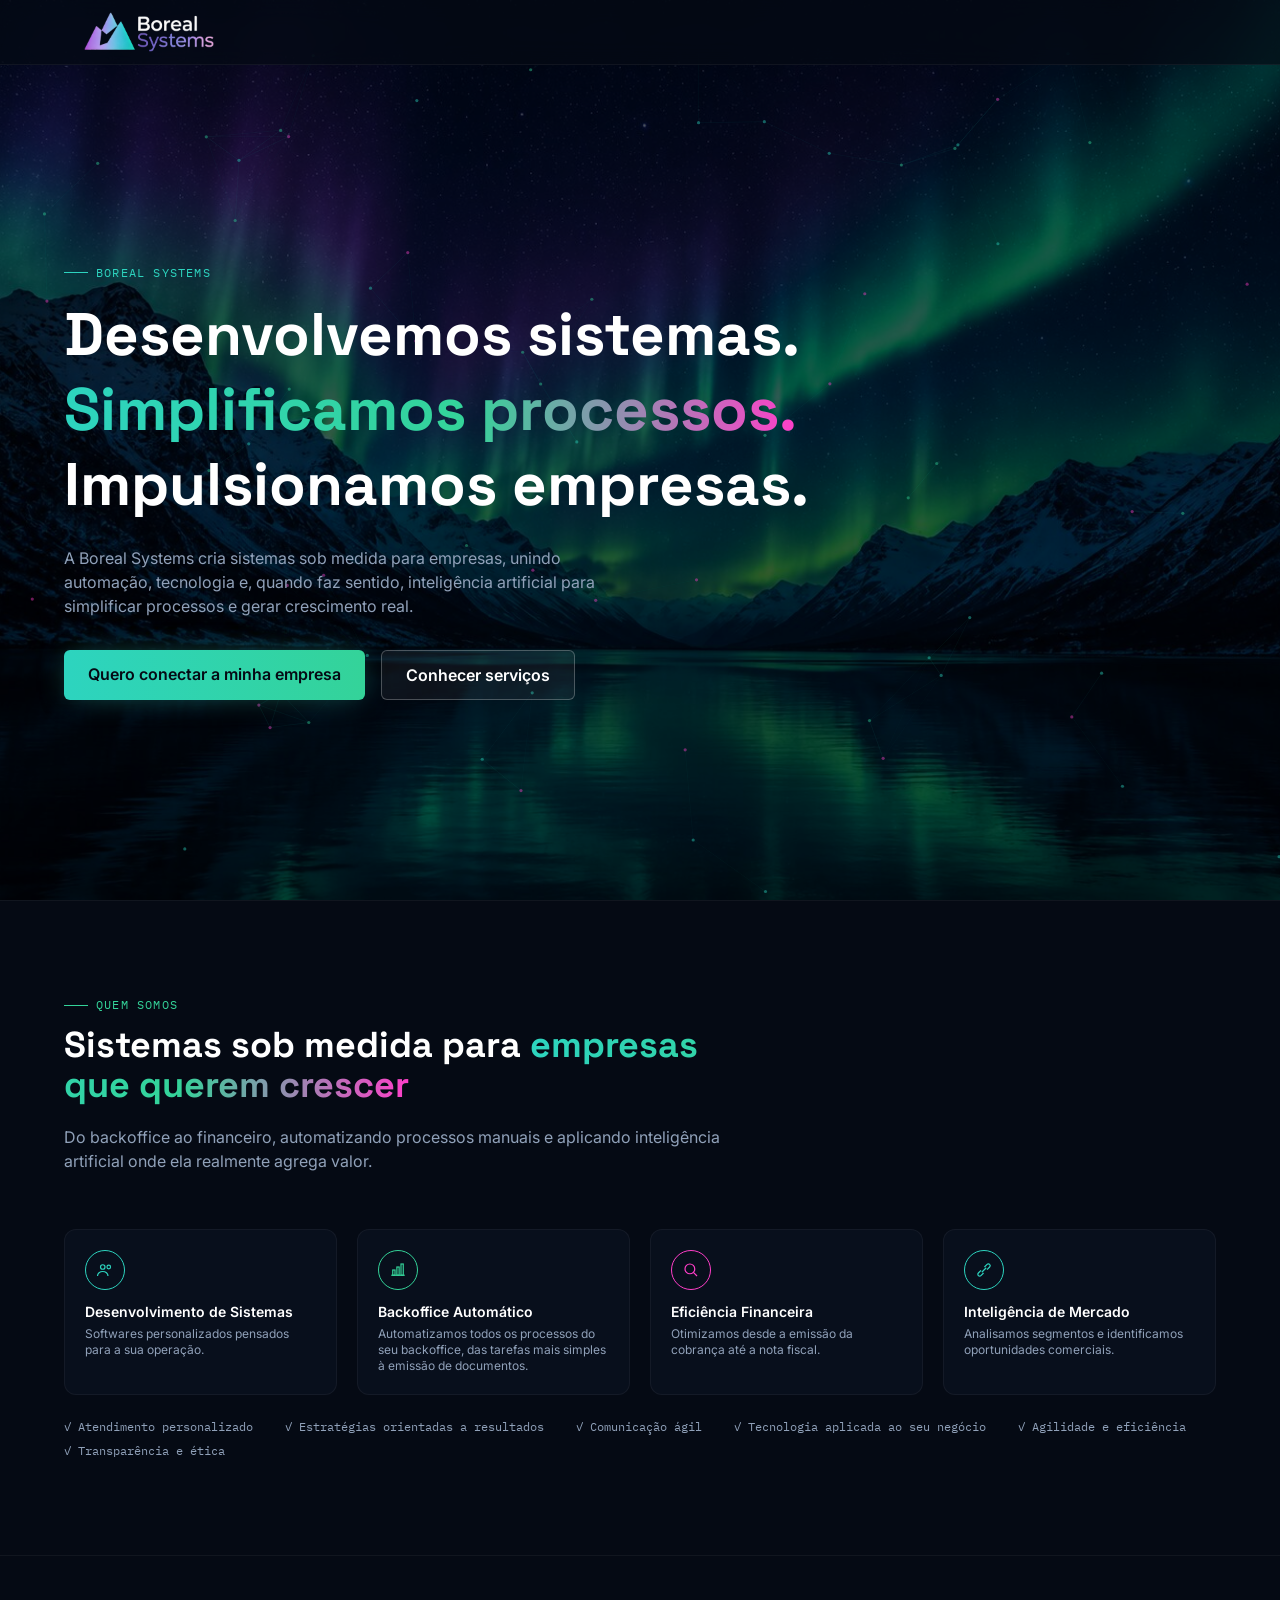
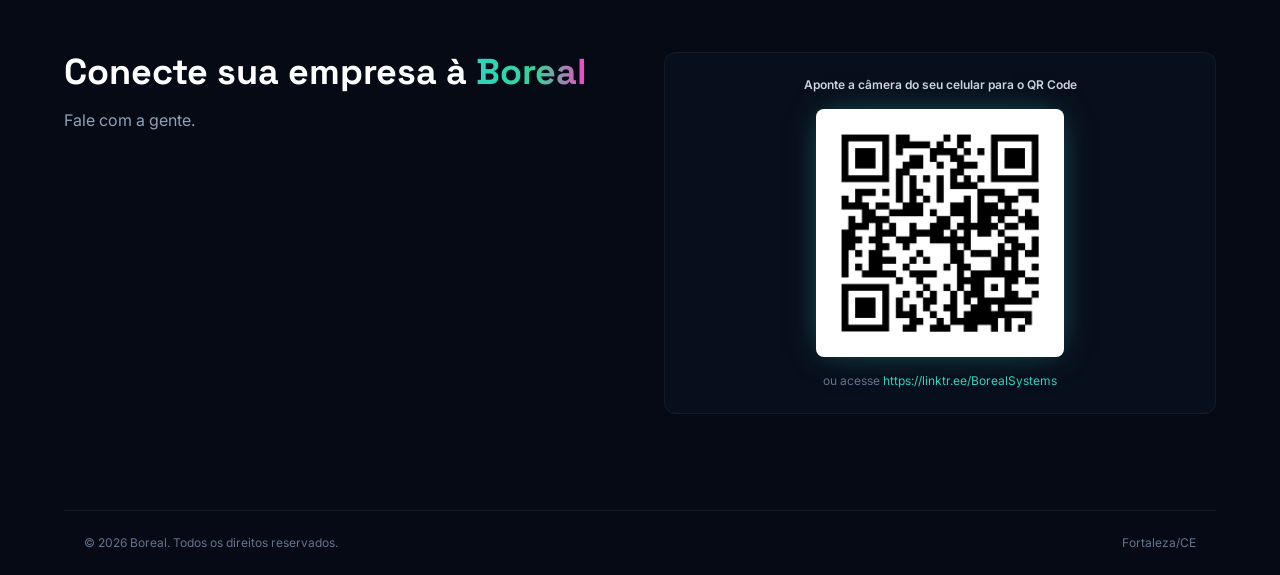
==== commit fd5c4860: "Atualizar o index.html" ====
--- a/index.html
+++ b/index.html
@@ -61,7 +61,7 @@
     <div class="max-w-6xl mx-auto">
       <p class="font-mono text-xs tracking-widest text-agreen uppercase mb-3 flex items-center gap-2"><span class="w-6 h-px bg-agreen"></span>Quem somos</p>
       <h2 class="font-display font-bold text-3xl sm:text-4xl text-white max-w-2xl">Sistemas sob medida para <span class="grad-text">empresas que querem crescer</span></h2>
-      <p class="mt-5 max-w-2xl text-slate-400">Desenvolvemos soluções tecnológicas sob medida — do backoffice ao financeiro — automatizando processos manuais e aplicando inteligência artificial onde ela realmente agrega valor.</p>
+      <p class="mt-5 max-w-2xl text-slate-400">Do backoffice ao financeiro, automatizando processos manuais e aplicando inteligência artificial onde ela realmente agrega valor.</p>
 
       <div class="mt-14 grid sm:grid-cols-2 lg:grid-cols-4 gap-5">
         <div class="p-5 rounded-xl bg-navy-900/70 border border-white/5 hover:border-teal/40 transition reveal">
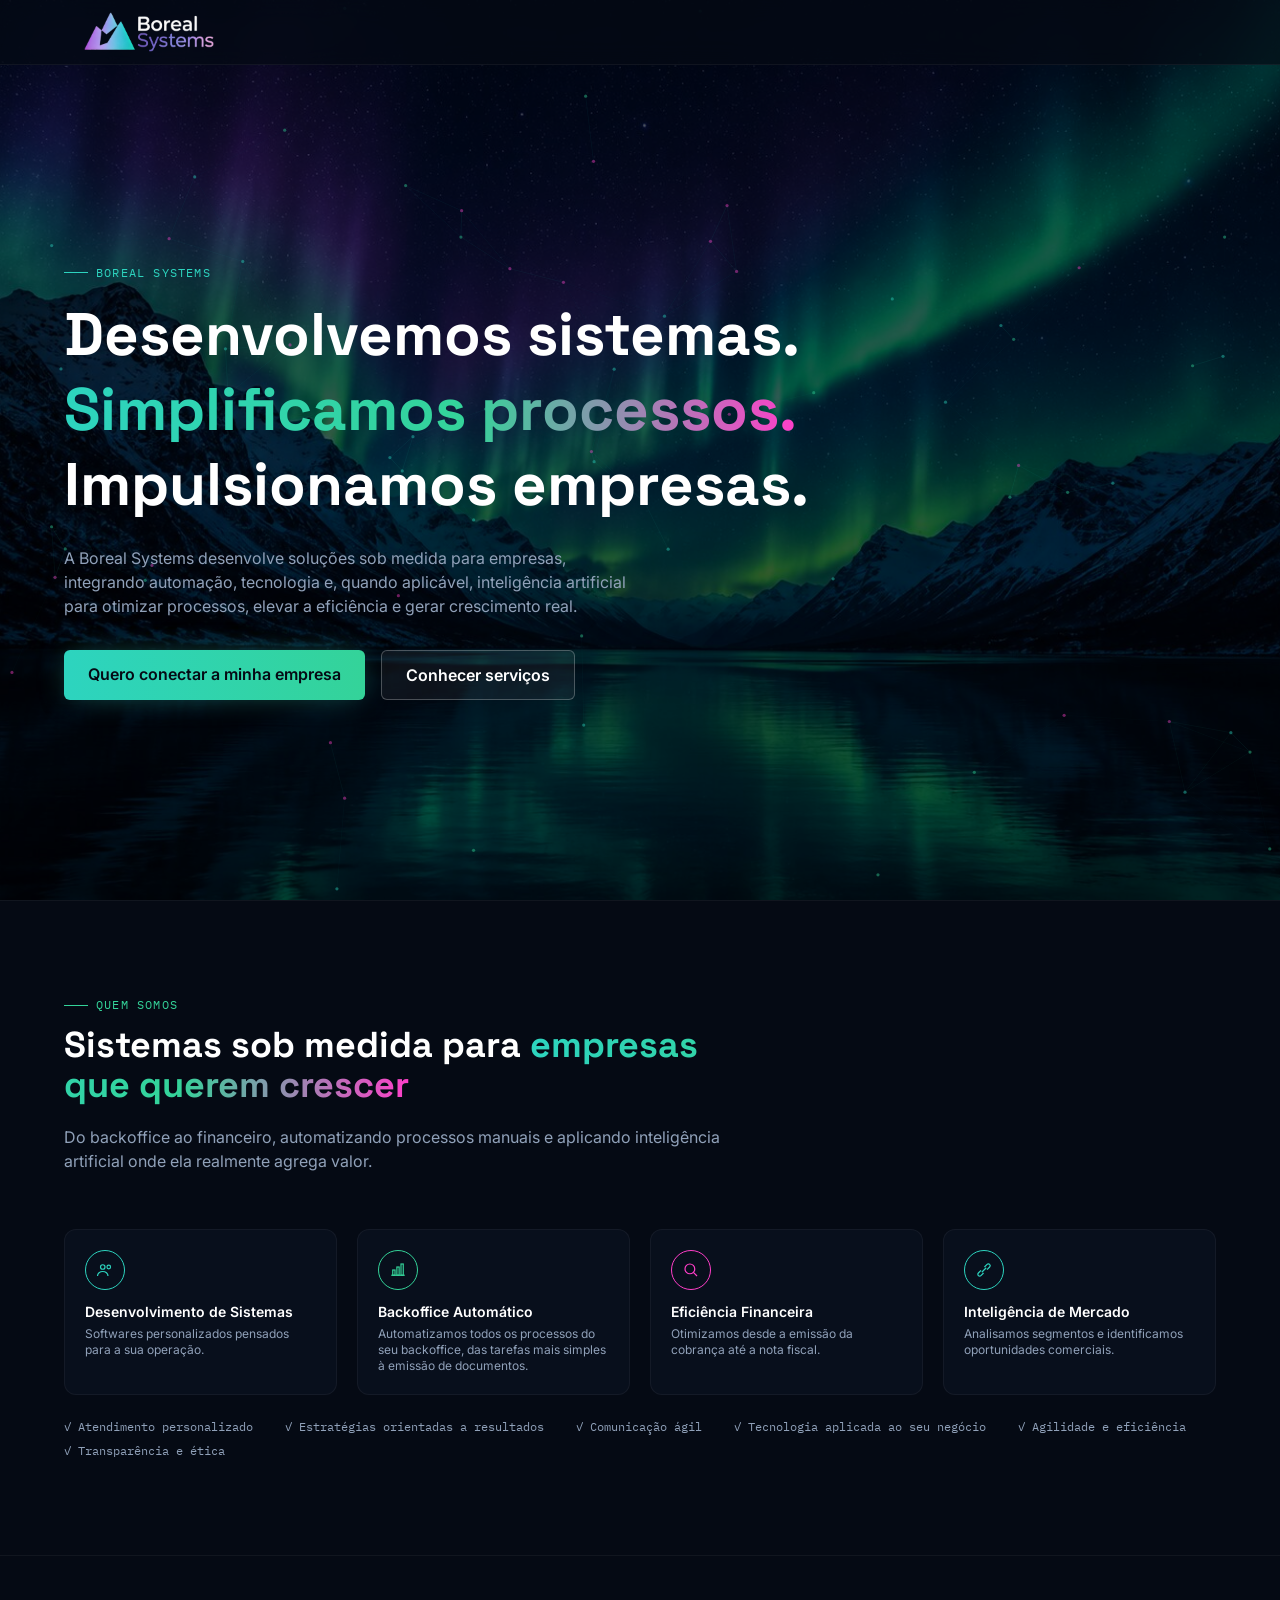
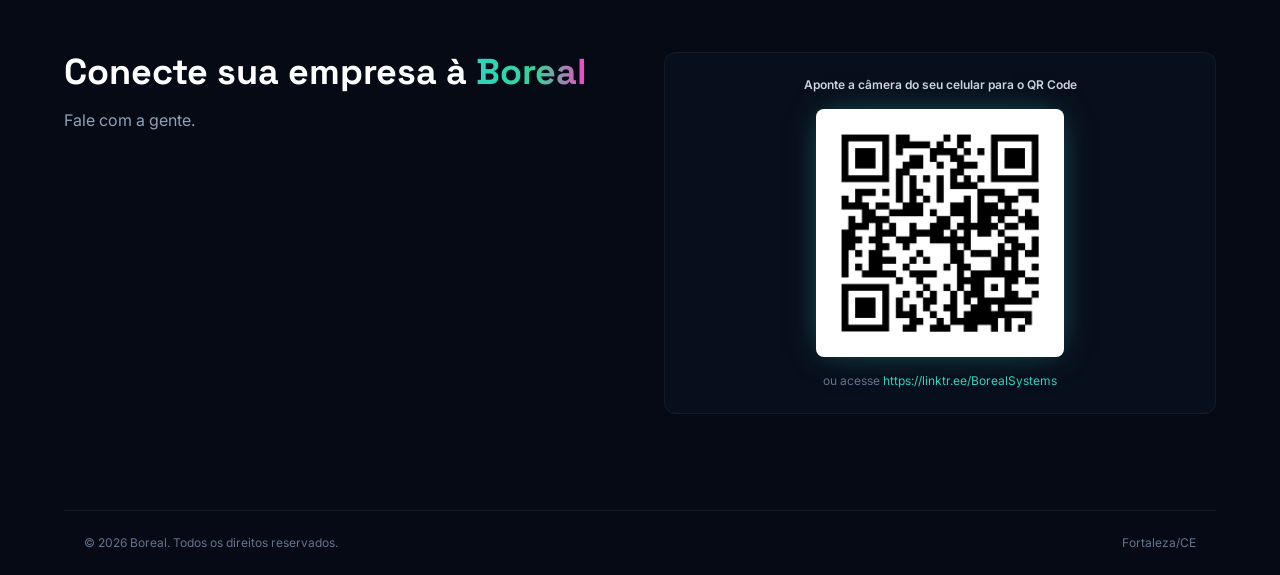
==== commit 28e016af: "Atualizar o index.html" ====
--- a/index.html
+++ b/index.html
@@ -48,7 +48,7 @@
         <span class="grad-text">Simplificamos processos.</span><br>
         Impulsionamos empresas.
       </h1>
-      <p class="mt-6 max-w-xl text-slate-400">A Boreal Systems cria sistemas sob medida para empresas, unindo automação, tecnologia e, quando faz sentido, inteligência artificial para simplificar processos e gerar crescimento real.</p>
+      <p class="mt-6 max-w-xl text-slate-400">A Boreal Systems desenvolve soluções sob medida para empresas, integrando automação, tecnologia e, quando aplicável, inteligência artificial para otimizar processos, elevar a eficiência e gerar crescimento real.</p>
       <div class="mt-8 flex flex-wrap gap-3 sm:gap-4">
         <a href="#contato" class="px-5 py-2.5 sm:px-6 sm:py-3 text-sm sm:text-base rounded-md font-semibold bg-gradient-to-r from-teal to-agreen text-navy-950 glow hover:opacity-90 transition">Quero conectar a minha empresa</a>
         <a href="#sobre" class="px-5 py-2.5 sm:px-6 sm:py-3 text-sm sm:text-base rounded-md font-semibold border border-white/25 bg-white/5 text-white hover:border-teal hover:text-teal transition">Conhecer serviços</a>
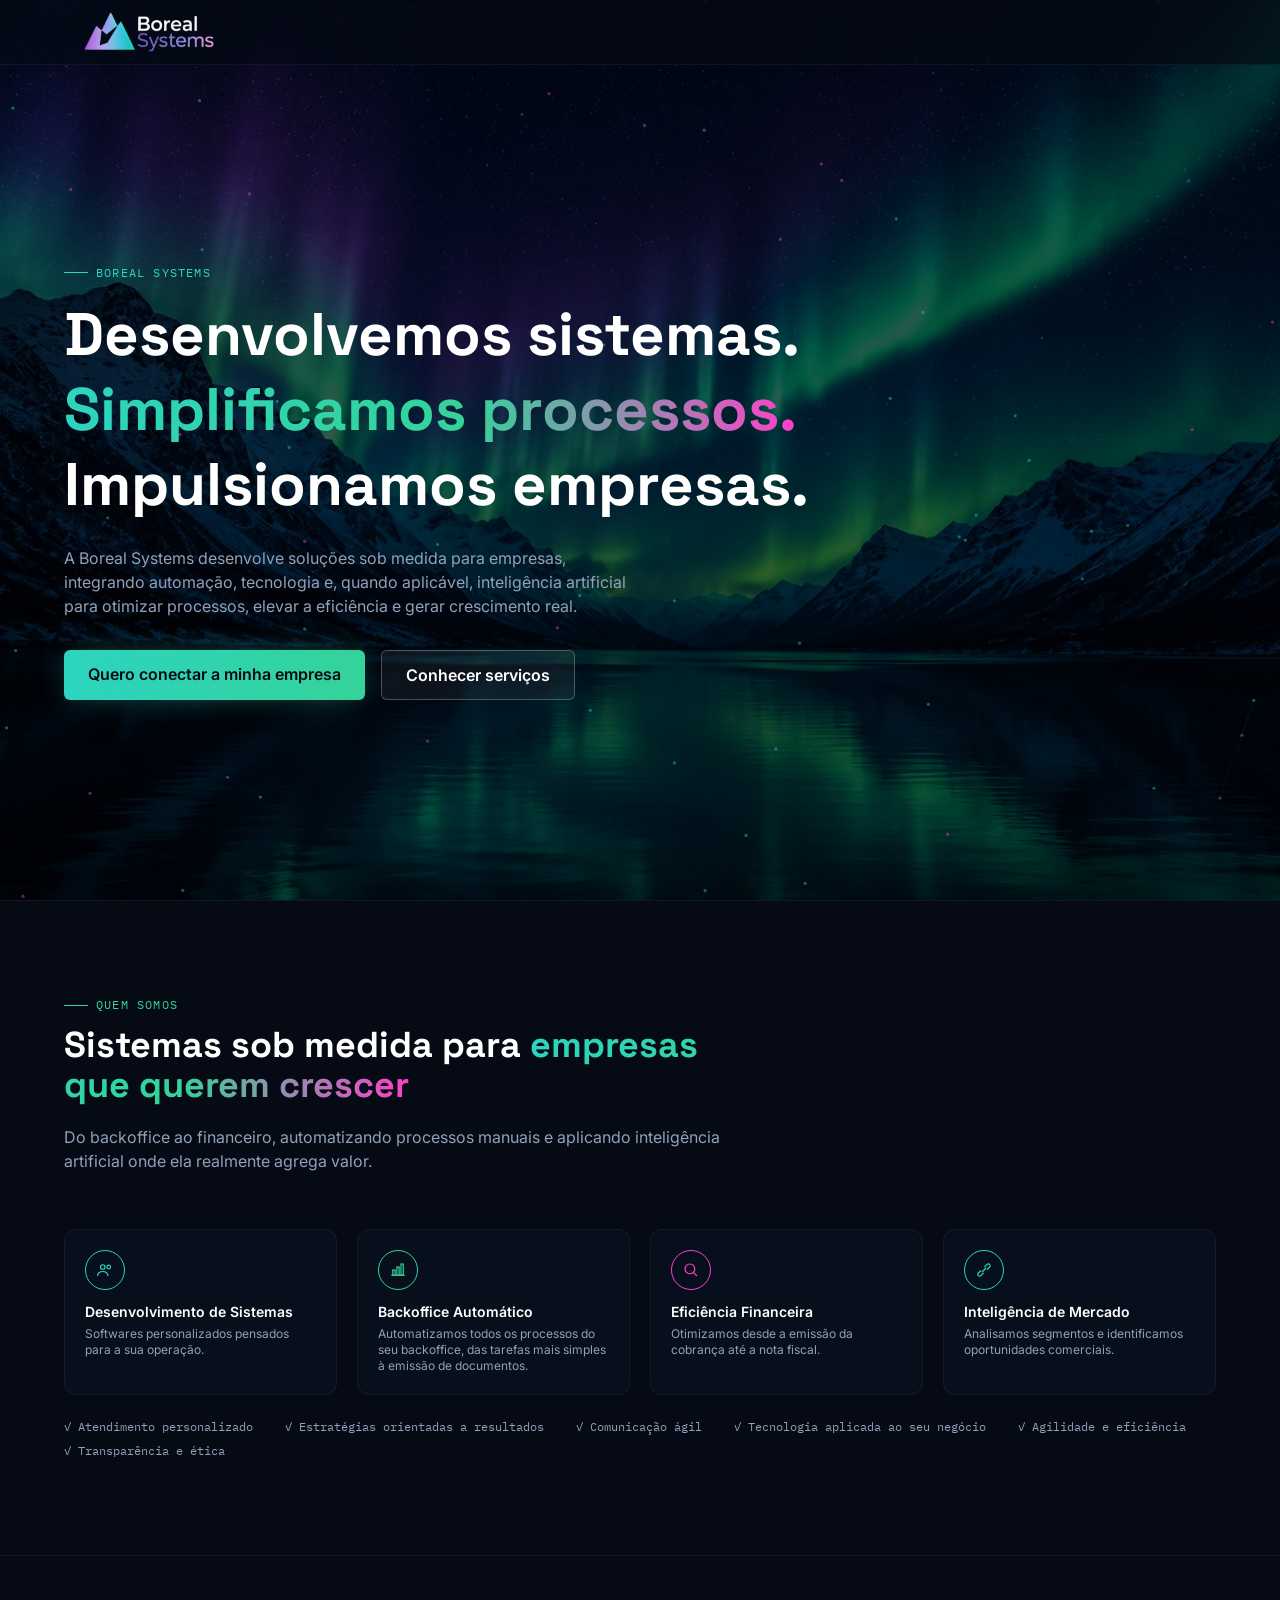
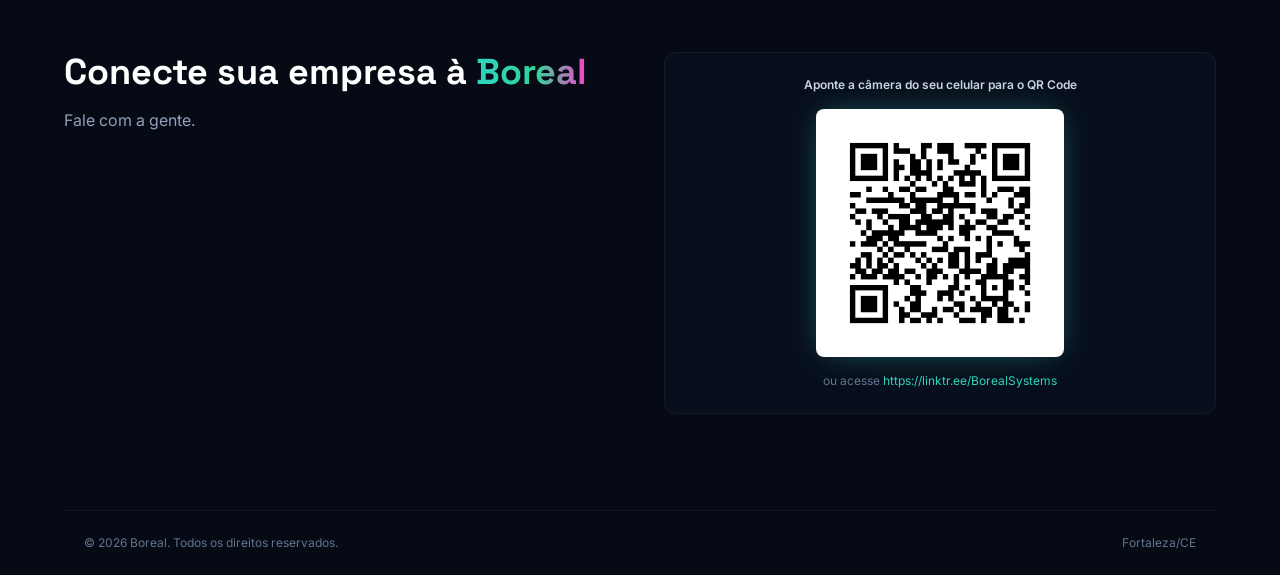
==== commit a11e50fd: "Update QR code link and image in index.html" ====
--- a/index.html
+++ b/index.html
@@ -123,8 +123,8 @@
 
       <div class="p-6 rounded-xl bg-navy-900/70 border border-white/5 flex flex-col items-center text-center">
         <p class="text-xs font-semibold text-slate-300 mb-4">Aponte a câmera do seu celular para o QR Code</p>
-        <a href="https://qr.codes/tQKxeT" target="_blank" rel="noopener" class="p-3 rounded-lg bg-white glow">
-          <img src="images/qrcode.png" alt="QR Code de contato da Boreal" width="220" height="220" class="w-48 h-48 sm:w-56 sm:h-56">
+        <a href="https://linktr.ee/BorealSystems" target="_blank" rel="noopener" class="p-3 rounded-lg bg-white glow">
+          <img src="images/qrcode.jpg" alt="QR Code de contato da Boreal" width="220" height="220" class="w-48 h-48 sm:w-56 sm:h-56">
         </a>
         <p class="mt-4 text-xs text-slate-500">ou acesse <a href="https://linktr.ee/BorealSystems" target="_blank" rel="noopener" class="text-teal hover:underline">https://linktr.ee/BorealSystems</a></p>
       </div>
